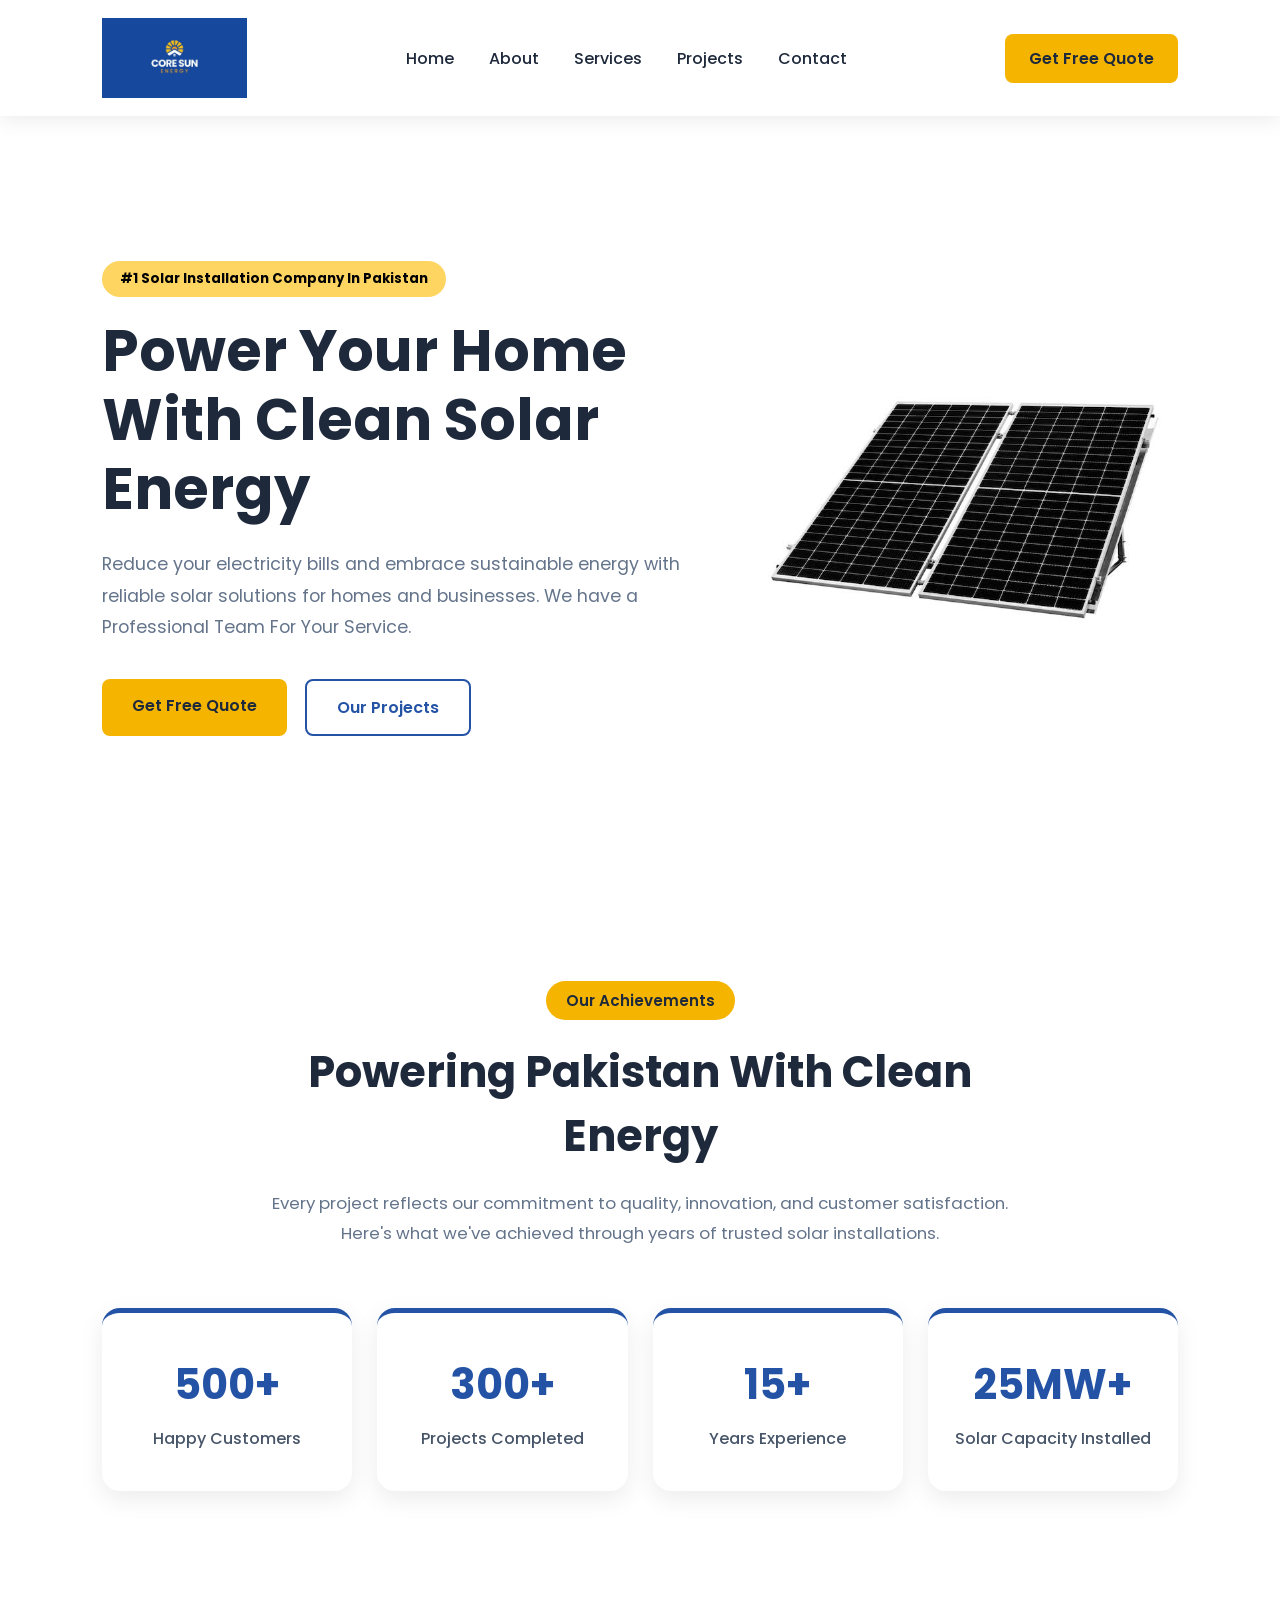
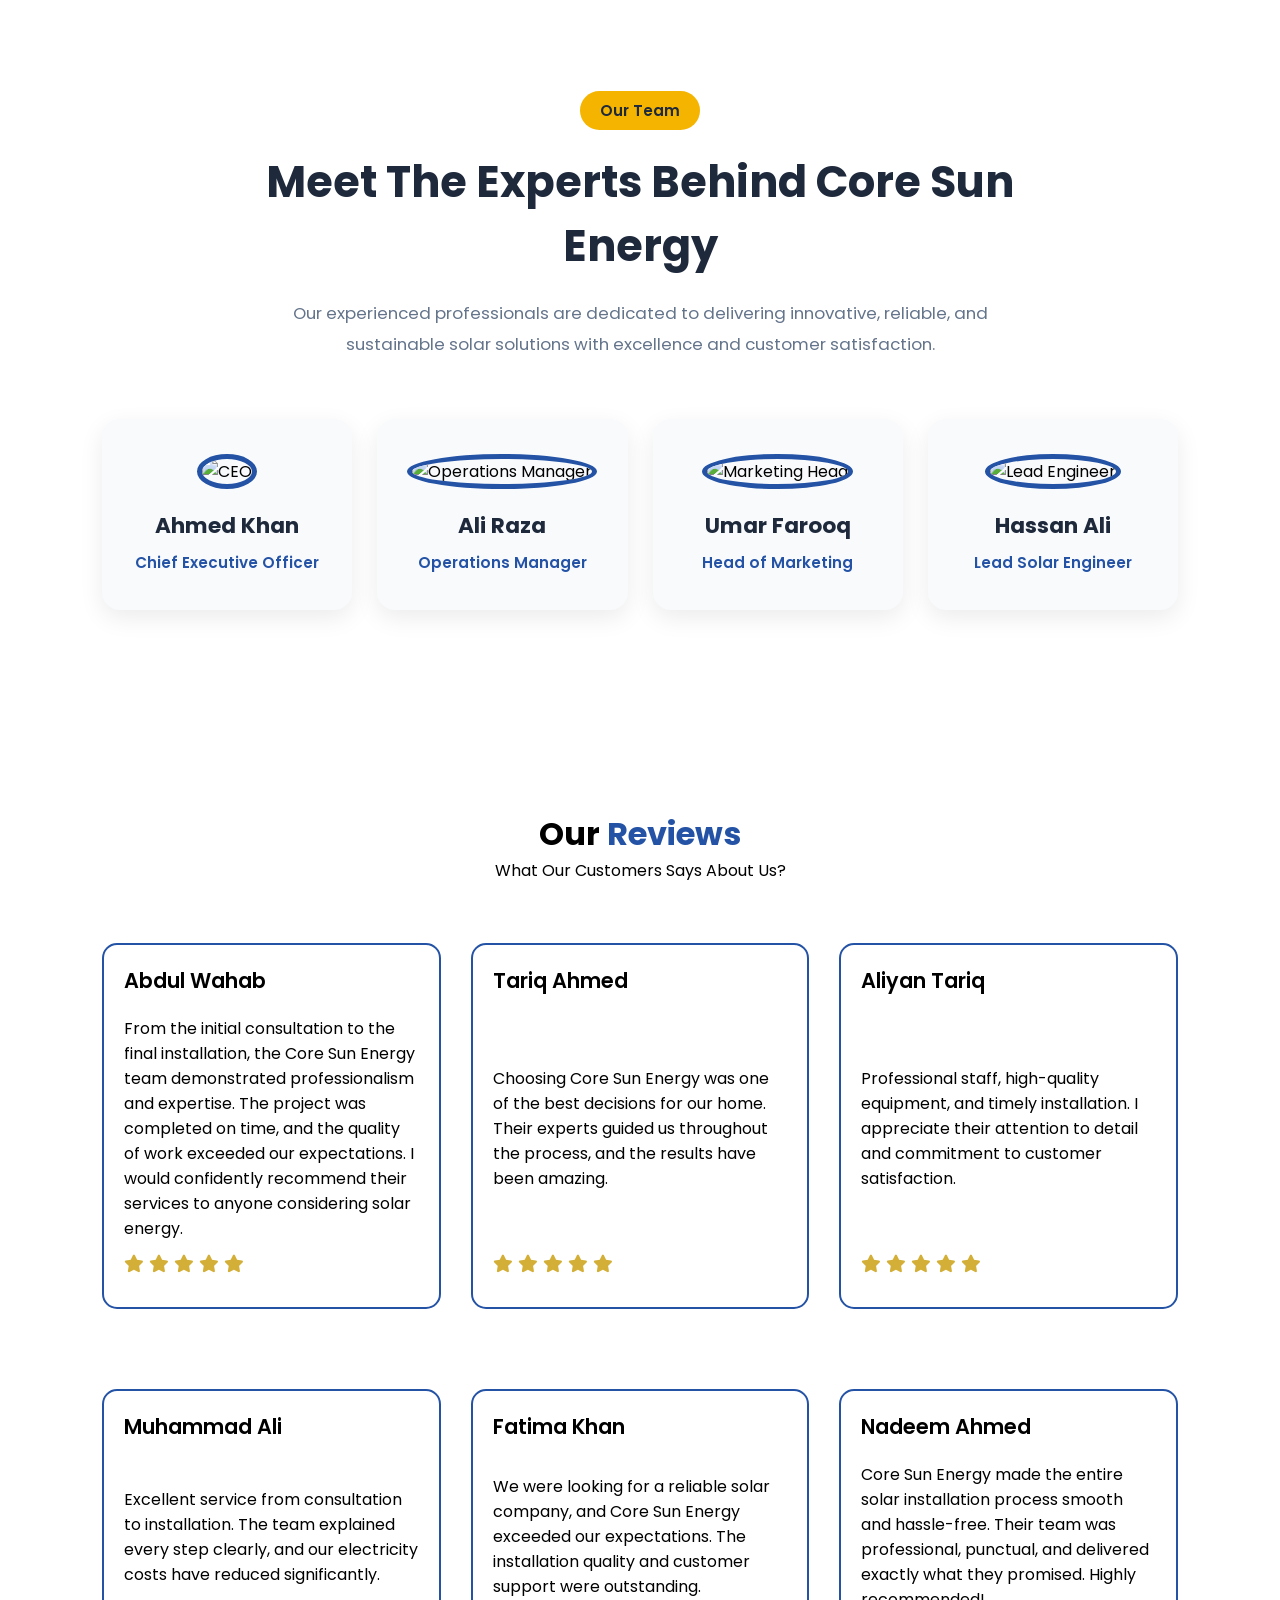
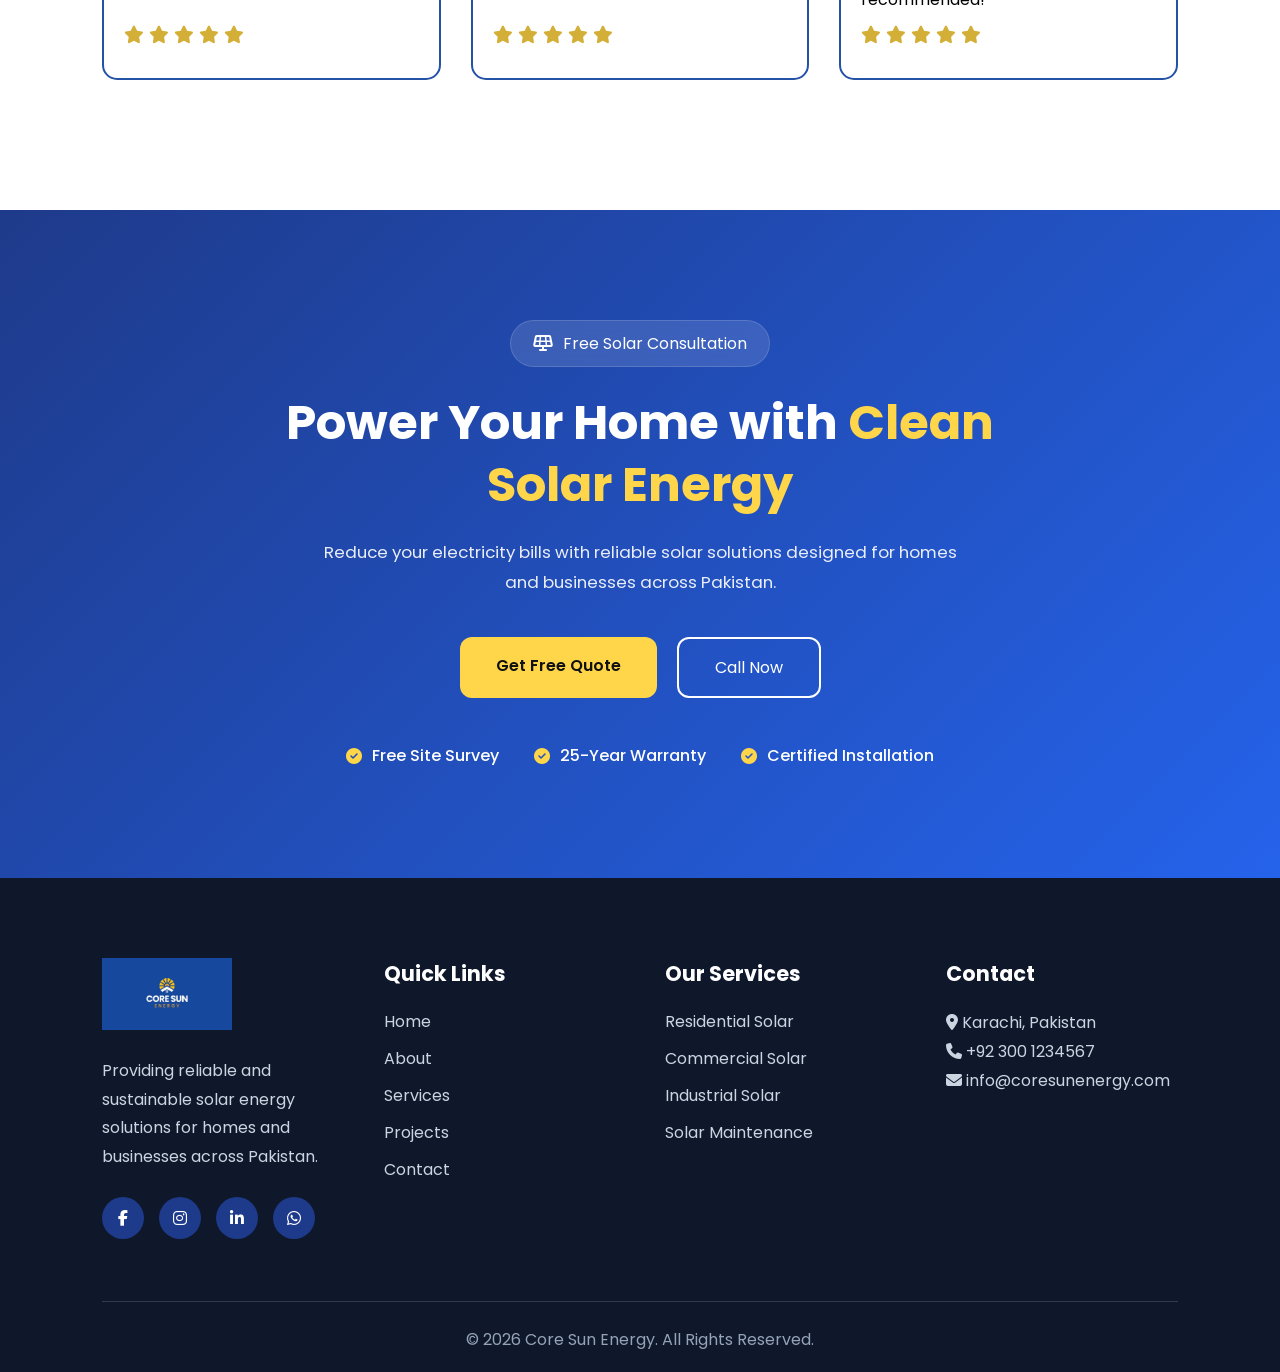
==== index.html @ 5bb4028b "Update index.html" ====
<!DOCTYPE html>
<html lang="en">
<head>
    <meta charset="UTF-8">
    <meta name="viewport" content="width=device-width, initial-scale=1.0">
    <title>Core Sun Energy</title>
    <link rel="stylesheet" href="style.css">
    <link rel="stylesheet" href="resoponsive.css">
    <link rel="stylesheet" href="animation.css">
    <link href="https://fonts.googleapis.com/css2?family=Poppins:ital,wght@0,100;0,200;0,300;0,400;0,500;0,600;0,700;0,800;0,900;1,100;1,200;1,300;1,400;1,500;1,600;1,700;1,800;1,900&display=swap" rel="stylesheet">
    <link rel="stylesheet" href="https://cdnjs.cloudflare.com/ajax/libs/font-awesome/6.7.2/css/all.min.css">

</head>
    

<body>
    
    <header>
    <div class="logo">
        <img src="Images/Logo.jpeg" alt="Core Sun Energy Logo">
    </div>

    <nav>
        <ul>
            <li><a href="https://sarimcode-design.github.io/coresun/">Home</a></li>
            <li><a href="https://sarimcode-design.github.io/coresun/about.html">About</a></li>
            <li><a href="#">Services</a></li>
            <li><a href="#">Projects</a></li>
            <li><a href="#">Contact</a></li>
        </ul>
    </nav>

    <a href="#" class="header-btn">Get Free Quote</a>
</header>
    
<section class="hero">

    <div class="hero-text">
        <h5>#1 Solar Installation Company In Pakistan</h5>

        <h1>
            Power Your <span class="span1">Home</span><br>
            With Clean <span class="span2">Solar</span> Energy
        </h1>

        <p>
            Reduce your electricity bills and embrace sustainable energy
            with reliable solar solutions for homes and businesses. We have a Professional Team For Your Service.
        </p>

        <div class="hero-btn">
            <a href="#" class="primary-btn">Get Free Quote</a>
            <a href="#" class="secondary-btn">Our Projects</a>
        </div>
    </div>

    <div class="hero-img">
        <img src="Images/solar.jfif" alt="Solar House">
    </div>

</section>

<section class="stats">

    <div class="stats-text">
        <h5>Our Achievements</h5>
        <h2>Powering Pakistan With Clean Energy</h2>
        <p>
            Every project reflects our commitment to quality, innovation,
            and customer satisfaction. Here's what we've achieved through
            years of trusted solar installations.
        </p>
    </div>

    <div class="stats-container">

        <div class="stats-card">
            <h3>500+</h3>
            <p>Happy Customers</p>
        </div>

        <div class="stats-card">
            <h3>300+</h3>
            <p>Projects Completed</p>
        </div>

        <div class="stats-card">
            <h3>15+</h3>
            <p>Years Experience</p>
        </div>

        <div class="stats-card">
            <h3>25MW+</h3>
            <p>Solar Capacity Installed</p>
        </div>

    </div>

</section>

<section class="team">

    <div class="team-text">
        <h5>Our Team</h5>
        <h2>Meet The Experts Behind Core Sun Energy</h2>
        <p>
            Our experienced professionals are dedicated to delivering
            innovative, reliable, and sustainable solar solutions with
            excellence and customer satisfaction.
        </p>
    </div>

    <div class="team-container">

        <div class="team-card">
            <img src="images/CEO Coresun.jfif" alt="CEO">
            <h3>Ahmed Khan</h3>
            <span>Chief Executive Officer</span>
        </div>

        <div class="team-card">
            <img src="images/whitebg.png" alt="Operations Manager">
            <h3>Ali Raza</h3>
            <span>Operations Manager</span>
        </div>

        <div class="team-card">
            <img src="images/whitebg.png" alt="Marketing Head">
            <h3>Umar Farooq</h3>
            <span>Head of Marketing</span>
        </div>

        <div class="team-card">
            <img src="images/whitebg.png" alt="Lead Engineer">
            <h3>Hassan Ali</h3>
            <span>Lead Solar Engineer</span>
        </div>

    </div>

</section>

<section class="testimonial">

    <div class="testimonial-text">
        <h2>Our <span>Reviews</span></h2>
        <p>What Our Customers Says About Us?</p>
    </div>

    <div class="testimonial-container">
        
        <div class="testimonial-card">
            <h3>Abdul Wahab</h3>
            <p>From the initial consultation to the final installation, the Core Sun Energy team demonstrated professionalism and expertise. The project was completed on time, and the quality of work exceeded our expectations. I would confidently recommend their services to anyone considering solar energy.</p>
            <div class="stars">
            <i class="fa-solid fa-star"></i>
            <i class="fa-solid fa-star"></i>
            <i class="fa-solid fa-star"></i>
            <i class="fa-solid fa-star"></i>
            <i class="fa-solid fa-star"></i>
            </div>
        </div>

 <div class="testimonial-card">
            <h3>Tariq Ahmed</h3>
            <p>Choosing Core Sun Energy was one of the best decisions for our home. Their experts guided us throughout the process, and the results have been amazing.</p>
            <div class="stars">
            <i class="fa-solid fa-star"></i>
            <i class="fa-solid fa-star"></i>
            <i class="fa-solid fa-star"></i>
            <i class="fa-solid fa-star"></i>
            <i class="fa-solid fa-star"></i>
            </div>
        </div>

         <div class="testimonial-card">
            <h3>Aliyan Tariq</h3>
            <p>Professional staff, high-quality equipment, and timely installation. I appreciate their attention to detail and commitment to customer satisfaction.</p>
            <div class="stars">
            <i class="fa-solid fa-star"></i>
            <i class="fa-solid fa-star"></i>
            <i class="fa-solid fa-star"></i>
            <i class="fa-solid fa-star"></i>
            <i class="fa-solid fa-star"></i>
            </div>
        </div>

         <div class="testimonial-card">
            <h3>Muhammad Ali</h3>
            <p>Excellent service from consultation to installation. The team explained every step clearly, and our electricity costs have reduced significantly.</p>
            <div class="stars">
            <i class="fa-solid fa-star"></i>
            <i class="fa-solid fa-star"></i>
            <i class="fa-solid fa-star"></i>
            <i class="fa-solid fa-star"></i>
            <i class="fa-solid fa-star"></i>
            </div>
        </div>

         <div class="testimonial-card">
            <h3>Fatima Khan</h3>
            <p>We were looking for a reliable solar company, and Core Sun Energy exceeded our expectations. The installation quality and customer support were outstanding.</p>
            <div class="stars">
            <i class="fa-solid fa-star"></i>
            <i class="fa-solid fa-star"></i>
            <i class="fa-solid fa-star"></i>
            <i class="fa-solid fa-star"></i>
            <i class="fa-solid fa-star"></i>
            </div>
        </div>

         <div class="testimonial-card">
            <h3>Nadeem Ahmed</h3>
            <p>Core Sun Energy made the entire solar installation process smooth and hassle-free. Their team was professional, punctual, and delivered exactly what they promised. Highly recommended!</p>
            <div class="stars">
            <i class="fa-solid fa-star"></i>
            <i class="fa-solid fa-star"></i>
            <i class="fa-solid fa-star"></i>
            <i class="fa-solid fa-star"></i>
            <i class="fa-solid fa-star"></i>
            </div>
        </div>
</div>
</section>

<section class="cta">

    <div class="cta-content">

        <span class="cta-badge">
            <i class="fa-solid fa-solar-panel"></i>
            Free Solar Consultation
        </span>

        <h2>
            Power Your Home with
            <span>Clean Solar Energy</span>
        </h2>

        <p>
            Reduce your electricity bills with reliable solar
            solutions designed for homes and businesses
            across Pakistan.
        </p>

        <div class="cta-btns">
            <a href="#" class="btn-primary">Get Free Quote</a>
            <a href="#" class="btn-secondary">Call Now</a>
        </div>

        <div class="cta-features">

            <div>
                <i class="fa-solid fa-circle-check"></i>
                Free Site Survey
            </div>

            <div>
                <i class="fa-solid fa-circle-check"></i>
                25-Year Warranty
            </div>

            <div>
                <i class="fa-solid fa-circle-check"></i>
                Certified Installation
            </div>

        </div>

    </div>

</section>

<footer class="footer">

    <div class="footer-container">

        <div class="footer-box">

            <img src="Images/Logo.jpeg" alt="Core Sun Energy Logo">

            <p>
                Providing reliable and sustainable solar energy
                solutions for homes and businesses across Pakistan.
            </p>

            <div class="socials">
                <a href="#"><i class="fa-brands fa-facebook-f"></i></a>
                <a href="#"><i class="fa-brands fa-instagram"></i></a>
                <a href="#"><i class="fa-brands fa-linkedin-in"></i></a>
                <a href="#"><i class="fa-brands fa-whatsapp"></i></a>
            </div>

        </div>

        <div class="footer-box">

            <h3>Quick Links</h3>

            <a href="#">Home</a>
            <a href="#">About</a>
            <a href="#">Services</a>
            <a href="#">Projects</a>
            <a href="#">Contact</a>

        </div>

        <div class="footer-box">

            <h3>Our Services</h3>

            <a href="#">Residential Solar</a>
            <a href="#">Commercial Solar</a>
            <a href="#">Industrial Solar</a>
            <a href="#">Solar Maintenance</a>

        </div>

        <div class="footer-box">

            <h3>Contact</h3>

            <p><i class="fa-solid fa-location-dot"></i> Karachi, Pakistan</p>

            <p><i class="fa-solid fa-phone"></i> +92 300 1234567</p>

            <p><i class="fa-solid fa-envelope"></i> info@coresunenergy.com</p>

        </div>

    </div>

    <div class="footer-bottom">

        <p>
            © 2026 Core Sun Energy. All Rights Reserved.
        </p>

    </div>

</footer>

</body>
</html>
---- style.css ----
/* Google Font */
@import url('https://fonts.googleapis.com/css2?family=Poppins:wght@300;400;500;600;700&display=swap');

*{
    margin:0;
    padding:0;
    box-sizing:border-box;
    font-family:'Poppins',sans-serif;
}

body{
    background:#FFFFFF;
}

header{
    width:100%;
    display:flex;
    justify-content:space-between;
    align-items:center;
    padding:18px 8%;
    background:#ffffff;
    box-shadow:0 4px 20px rgba(0,0,0,.08);
    position:sticky;
    top:0;
    z-index:1000;
}

.logo img{
    height:80px;
    display:block;
}

nav ul{
    display:flex;
    list-style:none;
    gap:35px;
}

nav ul li a{
    text-decoration:none;
    color:#1E293B;
    font-weight:500;
    position:relative;
    transition:.3s;
}

nav ul li a::after{
    content:"";
    position:absolute;
    left:0;
    bottom:-6px;
    width:0;
    height:3px;
    background:#F4B400;
    transition:.35s;
    border-radius:5px;
}

nav ul li a:hover{
    color:#2453A6;
}

nav ul li a:hover::after{
    width:100%;
}

.header-btn{
    text-decoration:none;
    background:#F4B400;
    color:#1E293B;
    padding:12px 24px;
    border-radius:8px;
    font-weight:600;
    transition:.35s;
}

.header-btn:hover{
    background:#2453A6;
    color:#fff;
    transform:translateY(-3px);
    box-shadow:0 10px 20px rgba(36,83,166,.25);
}

.hero-text h5{
    display:inline-block;
    background:#ffd562;
    color:#000000;
    padding:8px 18px;
    border-radius:50px;
    margin-bottom:20px;
    cursor: pointer;
    transition: 0.3s;
}
.hero-text h5:hover{
    background:#F4B400;
}
.hero{
    display:flex;
    justify-content:space-between;
    align-items:center;
    padding:70px 8%;
    gap:60px;
    min-height:85vh;
}

.hero-text{
    max-width:600px;
    padding:0;
}

.hero-text h1{
    font-size:3.6rem;
    line-height:1.2;
    color:#1E293B;
    margin-bottom:25px;
}

.hero-text p{
    color:#64748B;
    font-size:1.1rem;
    line-height:1.8;
    margin-bottom:35px;
}

.hero-btn{
    display:flex;
    gap:18px;
}

.primary-btn{
    background:#F4B400;
    color:#1E293B;
    text-decoration:none;
    padding:14px 30px;
    border-radius:8px;
    font-weight:600;
    transition:.35s;
}

.primary-btn:hover{
    background:#2453A6;
    color:#fff;
    transform:translateY(-4px);
}

.secondary-btn{
    border:2px solid #2453A6;
    color:#2453A6;
    text-decoration:none;
    padding:14px 30px;
    border-radius:8px;
    font-weight:600;
    transition:.35s;
}

.secondary-btn:hover{
    background:#2453A6;
    color:#fff;
}

.hero-img{
    display:flex;
    justify-content:center;
    align-items:center;
}

.hero-img img{
    width:100%;
    max-width:520px;
    height:auto;
}

.stats{
    padding:100px 8%;
    background:#FFFFFF;
}

.stats-text{
    text-align:center;
    max-width:750px;
    margin:auto;
}

.stats-text h5{
    display:inline-block;
    background:#F4B400;
    color:#1E293B;
    padding:8px 20px;
    border-radius:50px;
    font-size:.95rem;
    margin-bottom:20px;
    font-weight:600;
}

.stats-text h2{
    font-size:2.7rem;
    color:#1E293B;
    margin-bottom:20px;
}

.stats-text p{
    color:#64748B;
    line-height:1.8;
    font-size:1.05rem;
}

.stats-container{
    display:grid;
    grid-template-columns:repeat(4,1fr);
    gap:25px;
    margin-top:60px;
}

.stats-card{
    background:#ffffff;
    padding:40px 25px;
    border-radius:18px;
    text-align:center;
    box-shadow:0 8px 25px rgba(0,0,0,.08);
    transition:.35s;
    border-top:5px solid #2453A6;
}

.stats-card:hover{
    transform:translateY(-10px);
    box-shadow:0 18px 35px rgba(36,83,166,.18);
    
}

.stats-card h3{
    font-size:2.6rem;
    color:#2453A6;
    margin-bottom:10px;
    font-weight:700;
}

.stats-card p{
    color:#475569;
    font-size:1rem;
    font-weight:500;
}
.team{
    padding:100px 8%;
    background:#ffffff;
}

.team-text{
    max-width:750px;
    margin:auto;
    text-align:center;
}

.team-text h5{
    display:inline-block;
    background:#F4B400;
    color:#1E293B;
    padding:8px 20px;
    border-radius:50px;
    font-size:.95rem;
    font-weight:600;
    margin-bottom:20px;
}

.team-text h2{
    font-size:2.7rem;
    color:#1E293B;
    margin-bottom:20px;
}

.team-text p{
    color:#64748B;
    line-height:1.8;
    font-size:1.05rem;
}

.team-container{
    display:grid;
    grid-template-columns:repeat(4,1fr);
    gap:25px;
    margin-top:60px;
}

.team-card{
    background:#F8FAFC;
    padding:35px 25px;
    border-radius:18px;
    text-align:center;
    box-shadow:0 8px 25px rgba(0,0,0,.08);
    transition:.35s;
}

.team-card:hover{
    transform:translateY(-10px);
    box-shadow:0 18px 35px rgba(36,83,166,.15);
}

.team-card img{
    width:120px;
    height:120px;
    object-fit:cover;
    border-radius:50%;
    border:5px solid #2453A6;
    margin-bottom:20px;
    transition:.35s;
}

.team-card:hover img{
    transform:scale(1.05);
}

.team-card h3{
    color:#1E293B;
    font-size:1.35rem;
    margin-bottom:8px;
}

.team-card span{
    color:#2453A6;
    font-weight:600;
    font-size:.95rem;
}
.stats-card,
.team-card{
    min-width: 0;
}
.testimonial{
   padding:100px 8%;
}
.stars{
    color:#D4AF37;
    font-size:1.1rem;
    margin:10px 0;
}
.testimonial-container{
 margin-top:40px;
    padding:0;
    display: grid;
    grid-template-columns: repeat(3,1fr);
    gap: 30px;
}
.testimonial-card{
    margin-top: 20px;
    background: white;
    border-radius: 15px;
    padding: 20px;
    transition: 0.3s;
    margin-bottom: 30px;
    border: 2px solid #2453A6;
    
}
.testimonial-card:hover{

    border-color: #2453A6;
    box-shadow:0 0 25px rgba(20, 36, 255, 0.35);
}
.testimonial-text{
    text-align: center;
}
.testimonial-text{
    text-align: center;
    margin-bottom: 20px;
}
.testimonial-text h2{
    font-size: 2rem;
    font-weight: 700;
}
.testimonial-text span{
    color: #2453A6;
}
.testimonial-card h3{
    font-size: 1.3rem;
    font-weight: 600;
    margin-bottom: 20px;
}
.testimonial-card{
    display:flex;
    flex-direction:column;
    justify-content:space-between;
}
.cta{
    position:relative;
    overflow:hidden;
    padding:110px 8%;
    background:linear-gradient(135deg,#1E3A8A,#2563EB);
    color:#fff;
    text-align:center;
}

.cta-content{
    max-width:800px;
    margin:auto;
    position:relative;
    z-index:2;
}

.cta-badge{
    display:inline-flex;
    align-items:center;
    gap:10px;

    padding:10px 22px;

    background:rgba(255,255,255,.12);

    backdrop-filter:blur(10px);

    border:1px solid rgba(255,255,255,.15);

    border-radius:50px;

    margin-bottom:25px;
}

.cta h2{
    font-size:3rem;
    line-height:1.3;
    margin-bottom:20px;
}

.cta h2 span{
    color:#FFD54A;
}

.cta p{
    font-size:1.05rem;
    opacity:.9;
    line-height:1.8;
    max-width:650px;
    margin:auto auto 40px;
}

.cta-btns{
    display:flex;
    justify-content:center;
    gap:20px;
    flex-wrap:wrap;
}

.btn-primary{
    padding:16px 36px;
    background:#FFD54A;
    color:#111;
    border-radius:12px;
    text-decoration:none;
    font-weight:600;
    transition:.35s;
}

.btn-primary:hover{
    transform:translateY(-5px);
}

.btn-secondary{
    padding:16px 36px;
    border:2px solid #fff;
    color:#fff;
    border-radius:12px;
    text-decoration:none;
    transition:.35s;
}

.btn-secondary:hover{
    background:#fff;
    color:#2563EB;
}

.cta-features{
    display:flex;
    justify-content:center;
    gap:35px;
    flex-wrap:wrap;
    margin-top:45px;
}

.cta-features div{
    display:flex;
    align-items:center;
    gap:10px;
    font-weight:500;
}

.cta-features i{
    color:#FFD54A;
}
.footer{
    background:#0F172A;
    color:#fff;
    padding:80px 8% 20px;
}

.footer-container{
    display:grid;
    grid-template-columns:repeat(auto-fit,minmax(220px,1fr));
    gap:50px;
}

.footer-box img{
    width:130px;
    margin-bottom:20px;
}

.footer-box p{
    color:#CBD5E1;
    line-height:1.8;
}

.footer-box h3{
    margin-bottom:20px;
    font-size:1.3rem;
}

.footer-box a{
    display:block;
    color:#CBD5E1;
    text-decoration:none;
    margin-bottom:12px;
    transition:.3s;
}

.footer-box a:hover{
    color:#FBBF24;
    transform:translateX(6px);
}

.socials{
    display:flex;
    gap:15px;
    margin-top:25px;
}

.socials a{
    width:42px;
    height:42px;
    display:flex;
    justify-content:center;
    align-items:center;
    border-radius:50%;
    background:#1E3A8A;
    color:#fff;
    transition:.3s;
}

.socials a:hover{
    background:#FBBF24;
    color:#111;
    transform:translateY(-5px);
}

.footer-bottom{
    margin-top:50px;
    border-top:1px solid rgba(255,255,255,.15);
    padding-top:25px;
    text-align:center;
    color:#94A3B8;
}
/* About Section */
.about-hero {
    padding: 90px 8%;
    background: #ffffff;
}

.about-container {
    max-width: 1200px;
    margin: 0 auto;
    display: flex;
    align-items: center;
    gap: 70px;
}

.about-img {
    flex: 1;
}

.about-img img {
    width: 100%;
    max-width: 520px;
    display: block;
    border-radius: 18px;
}

.about-text {
    flex: 1;
}

.about-text h5 {
    display: inline-block;
    background: #fff3c4;
    color: #f5a900;
    padding: 8px 16px;
    border-radius: 50px;
    font-size: 14px;
    font-weight: 600;
    margin-bottom: 20px;
}

.about-text h1 {
    color: #172033;
    font-size: 48px;
    line-height: 1.15;
    margin-bottom: 22px;
}

.about-text p {
    color: #6f7785;
    font-size: 16px;
    line-height: 1.8;
    margin-bottom: 30px;
}

.about-btn {
    display: inline-block;
    background: #2456b3;
    color: #ffffff;
    padding: 14px 26px;
    border-radius: 7px;
    text-decoration: none;
    font-weight: 600;
    transition: 0.3s;
}

.about-btn:hover {
    background: #ffb800;
    color: #172033;
}
.our-story {
    padding: 80px 50px;
    background-color: #ffffff;
}
.our-story h2{
 font-size: 2rem;
 font-weight: 700;         
}
.story-text {
    text-align: center;
}

.story-text p {
    max-width: 700px;
    margin: 0 auto;
    font-size: 17px;
    line-height: 1.8;
}
.cards-container {
    max-width: 1000px;
    margin: 40px auto 0;
    display: grid;
    grid-template-columns: repeat(3, 1fr);
    gap: 25px;
}

.card,
.card3 {
    position: relative;
    background: #2456b3;
    color: white;
    padding: 30px 25px;
    border-radius: 8px;
}

.card::after {
    content: "";
    position: absolute;
    top: 50%;
    right: -20px;
    transform: translateY(-50%);

    border-top: 15px solid transparent;
    border-bottom: 15px solid transparent;
    border-left: 15px solid #2456b3;
}

.choose-us-text h2{
    font-size:2.4rem;
    font-weight:700;
    color:#172033;
}

.choose-us-text p{
    font-size:1.2rem;
    font-weight:500;
    color:#6f7785;
}

.choose-us-text span{
    color:#2456B3;
}

.choose-us{
    padding:100px 8%;
    background:#F5F8FF;
}

.choose-text{
    text-align:center;
    max-width:700px;
    margin:auto;
}

.choose-text h3{
    display:inline-block;
    background:#FFF3C4;
    color:#F5A900;
    padding:8px 18px;
    border-radius:50px;
    margin-bottom:20px;
}

.choose-text h2{
    color:#172033;
    font-size:2.6rem;
    margin-bottom:15px;
}

.choose-text p{
    color:#6f7785;
    line-height:1.7;
    margin-bottom:60px;
}

.choose-container{
    display:grid;
    grid-template-columns:repeat(2,1fr);
    gap:30px;
}

.choose-card{
    background:#FFFFFF;
    padding:35px;
    border-radius:18px;
    transition:.35s;
    border:2px solid transparent;
    box-shadow:0 8px 25px rgba(36,86,179,.08);
}

.choose-card:hover{
    transform:translateY(-10px);
    border-color:#2456B3;
    box-shadow:0 15px 35px rgba(36,86,179,.18);
}

.icon{
    width:70px;
    height:70px;
    background:#FFB800;
    border-radius:50%;
    display:flex;
    justify-content:center;
    align-items:center;
    font-size:2rem;
    margin-bottom:20px;
}

.choose-card h3{
    color:#172033;
    margin-bottom:15px;
    font-size:1.4rem;
}

.choose-card p{
    color:#6f7785;
    line-height:1.7;
}
.mission {
    padding: 90px 8%;
    background: #ffffff;
}

.mission-container {
    max-width: 1100px;
    margin: 0 auto;
    display: grid;
    grid-template-columns: repeat(2, 1fr);
    gap: 30px;
}

.mission-card {
    padding: 45px 40px;
    background: #f5f8ff;
    border-radius: 18px;
    border: 2px solid transparent;
    transition: 0.35s ease;
}

.mission-card:hover {
    transform: translateY(-8px);
    border-color: #2456b3;
    box-shadow: 0 15px 35px rgba(36, 86, 179, 0.15);
}

.mission-card .icon {
    width: 65px;
    height: 65px;
    background: #ffb800;
    display: flex;
    align-items: center;
    justify-content: center;
    border-radius: 50%;
    font-size: 1.8rem;
    margin-bottom: 25px;
}

.mission-card h3 {
    color: #172033;
    font-size: 1.7rem;
    margin-bottom: 15px;
}

.mission-card p {
    color: #6f7785;
    font-size: 1rem;
    line-height: 1.8;
}
.mission-text{
    text-align: center;
    margin-bottom: 30px;
}
.mission-text h2{
    font-size: 2rem;
    font-weight: 700;
}
---- resoponsive.css ----
/* Tablet */
@media (max-width:992px){
    .team-container{
        grid-template-columns:repeat(2,1fr);
    }

}

/* Mobile */

@media (max-width:768px){

    /* Header */

    header{
        flex-direction:column;
        gap:20px;
        padding:20px;
        text-align:center;
    }

    .logo img{
        height:70px;
    }

    nav ul{
        flex-wrap:wrap;
        justify-content:center;
        gap:18px;
    }

    .header-btn{
        width:100%;
        max-width:220px;
        text-align:center;
    }

    /* Hero */

    .hero{
        flex-direction:column-reverse;
        text-align:center;
        padding:60px 25px;
        gap:40px;
        min-height:auto;
    }

    .hero-text{
        max-width:100%;
        padding:0;
    }

    .hero-text h1{
        font-size:2.4rem;
    }

    .hero-text p{
        font-size:1rem;
    }

    .hero-btn{
        justify-content:center;
        flex-wrap:wrap;
    }

    .hero-img img{
        max-width:320px;
        width:100%;
    }

    /* Stats */

    .stats{
        padding:70px 25px;
    }

    .stats-text h2{
        font-size:2rem;
    }

    .stats-text p{
        font-size:.95rem;
    }

    .stats-container{
        grid-template-columns:repeat(2,1fr);
        gap:20px;
        margin-top:40px;
    }

    .stats-card{
        padding:30px;
    }

    /* Team */

    .team{
        padding:80px 20px;
    }

    .team-text h2{
        font-size:2rem;
    }

    .team-container{
        grid-template-columns:1fr;
    }

.testimonial{
    padding:70px 25px;
}

.testimonial-text h2{
    font-size:2rem;
}

.testimonial-text p{
    font-size:.95rem;
}

.testimonial-container{
    grid-template-columns:1fr;
    gap:20px;
}

.testimonial-card{
    padding:25px;
    margin:0;
}

.testimonial-card h3{
    font-size:1.2rem;
}

.testimonial-card p{
    font-size:.95rem;
    line-height:1.7;
}

.stars{
    font-size:1rem;
}


.cta{
    padding:80px 20px;
}

.cta h2{
    font-size:2.2rem;
}

.cta-btns{
    flex-direction:column;
    align-items:center;
}

.btn-primary,
.btn-secondary{
    width:220px;
    text-align:center;
}

.cta-features{
    flex-direction:column;
    gap:15px;
}


}

/* =========================
   ABOUT PAGE RESPONSIVE
========================= */

@media (max-width:992px){

    .about-container{
        gap:40px;
    }

    .about-text h1{
        font-size:2.6rem;
    }

    .choose-container{
        gap:20px;
    }
}


@media (max-width:768px){

    /* About Hero */

    .about-hero{
        padding:60px 25px;
    }

    .about-container{
        flex-direction:column;
        text-align:center;
        gap:40px;
    }

    .about-img img{
        max-width:350px;
        margin:auto;
    }

    .about-text h1{
        font-size:2.3rem;
    }

    .about-text p{
        font-size:.95rem;
    }


    /* Our Story */

    .our-story{
        padding:70px 25px;
    }

    .our-story h2{
        font-size:1.8rem;
    }

    .story-text p{
        font-size:.95rem;
    }

    .cards-container{
        grid-template-columns:1fr;
        gap:20px;
    }

    /* Remove arrows on mobile */

    .card::after{
        display:none;
    }


    /* Why Choose Us */

    .choose-us{
        padding:70px 25px;
    }

    .choose-text h2{
        font-size:2rem;
    }

    .choose-text p{
        margin-bottom:40px;
    }

    .choose-container{
        grid-template-columns:1fr;
    }

    .choose-card{
        padding:30px;
    }


    /* Mission & Vision */

    .mission{
        padding:70px 25px;
    }

    .mission-text h2{
        font-size:1.8rem;
    }

    .mission-container{
        grid-template-columns:1fr;
    }

    .mission-card{
        padding:30px;
    }
}
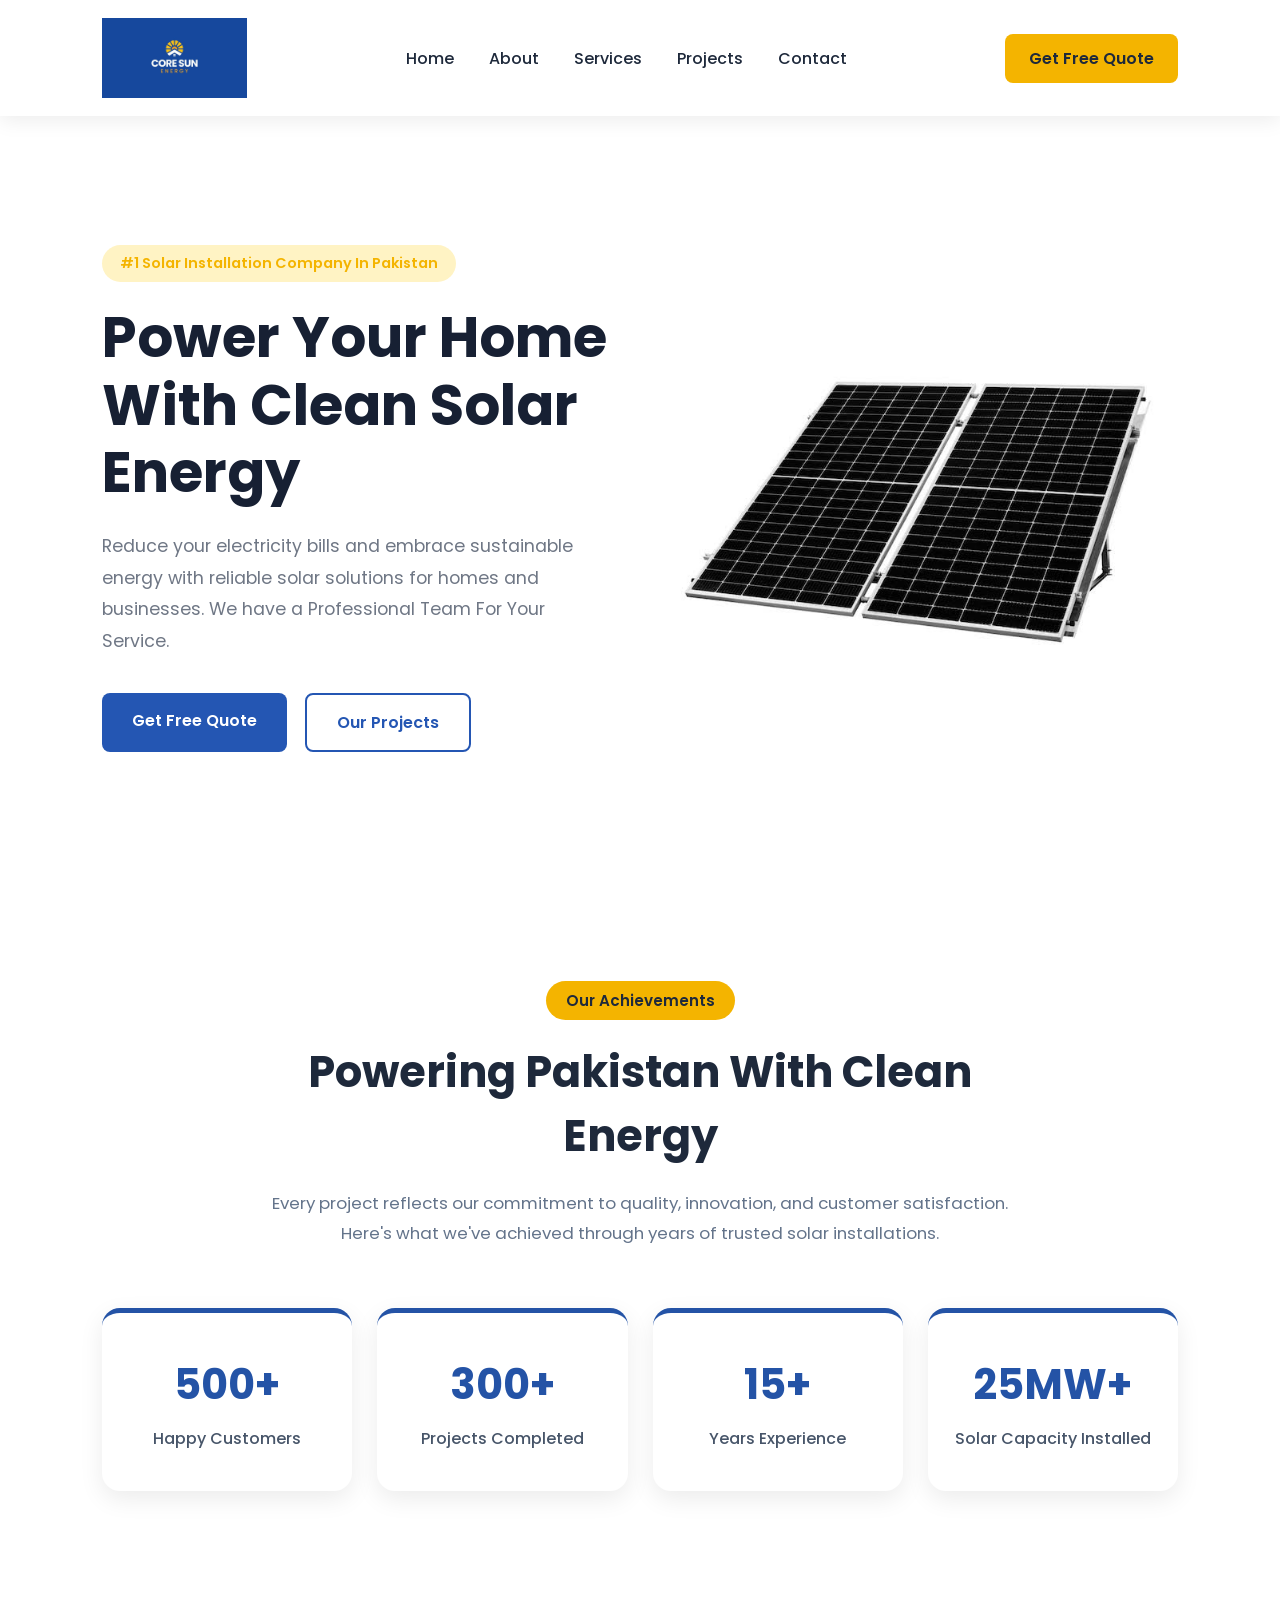
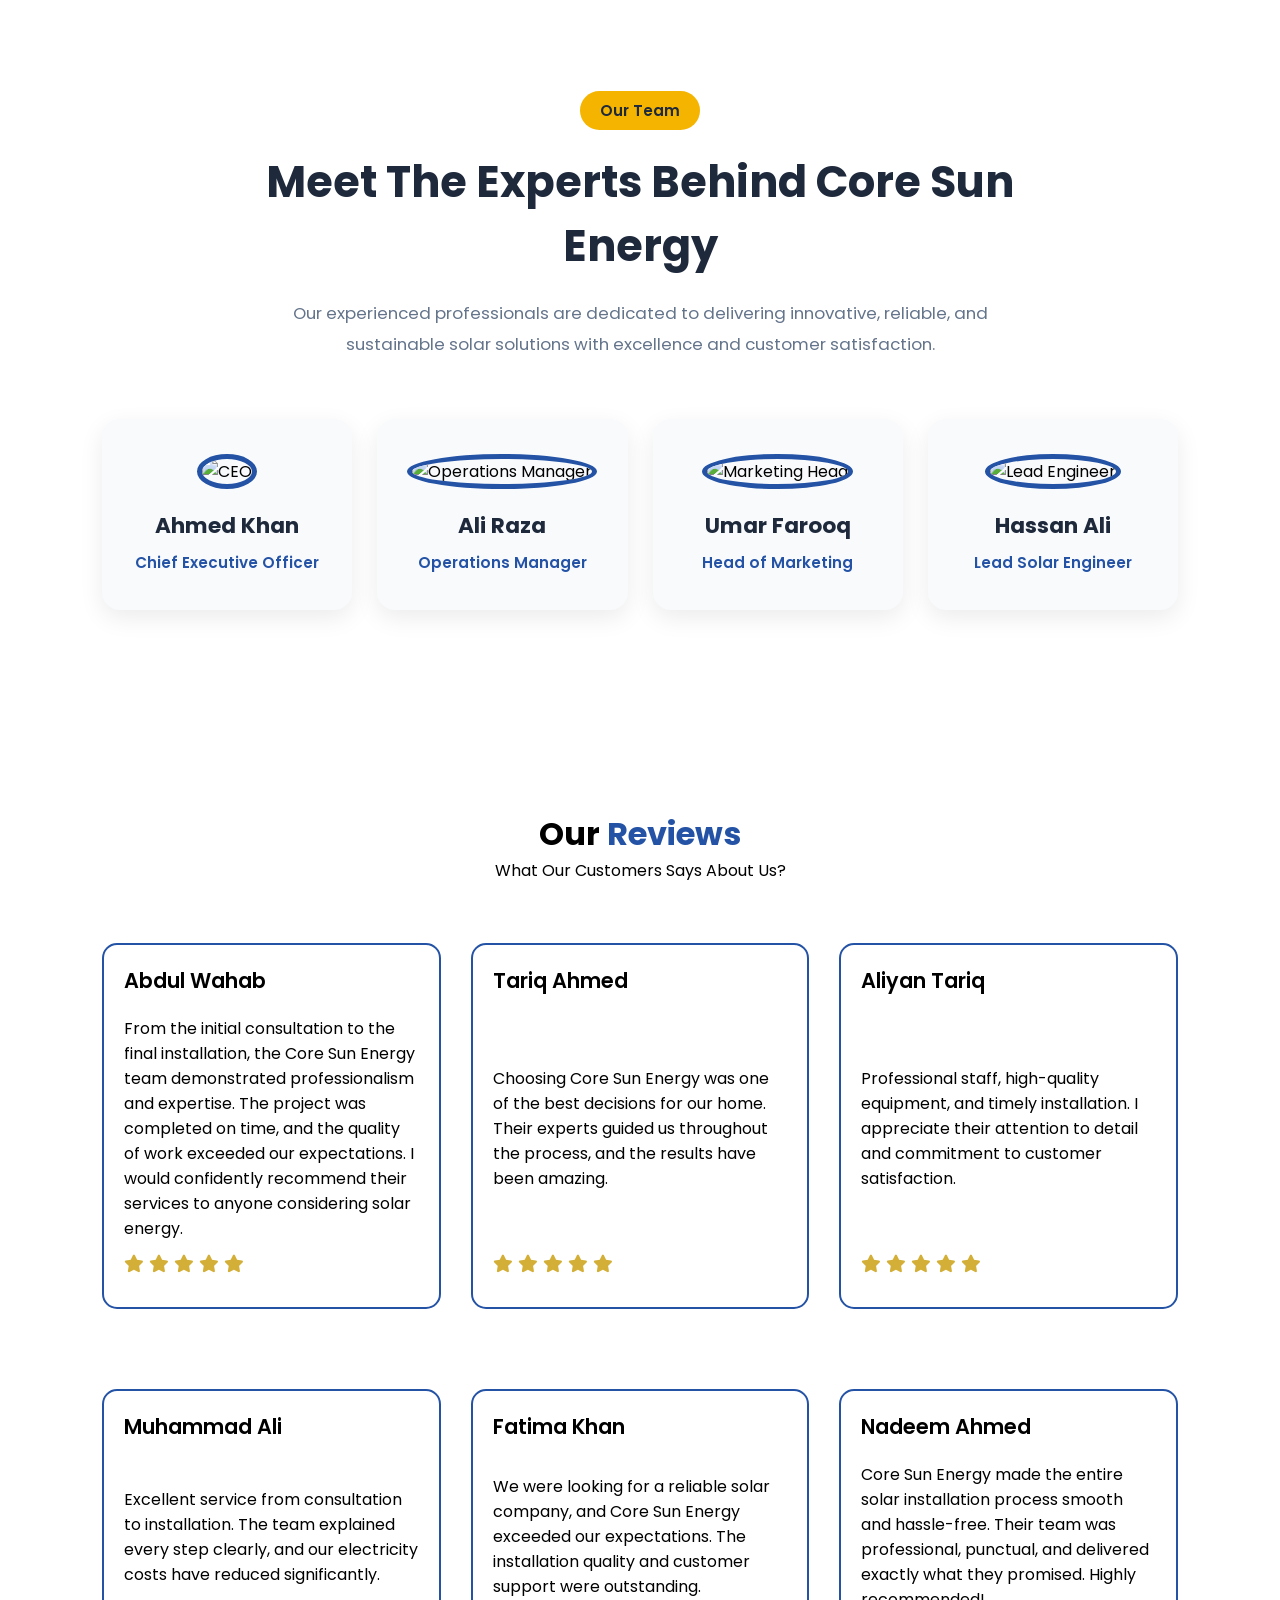
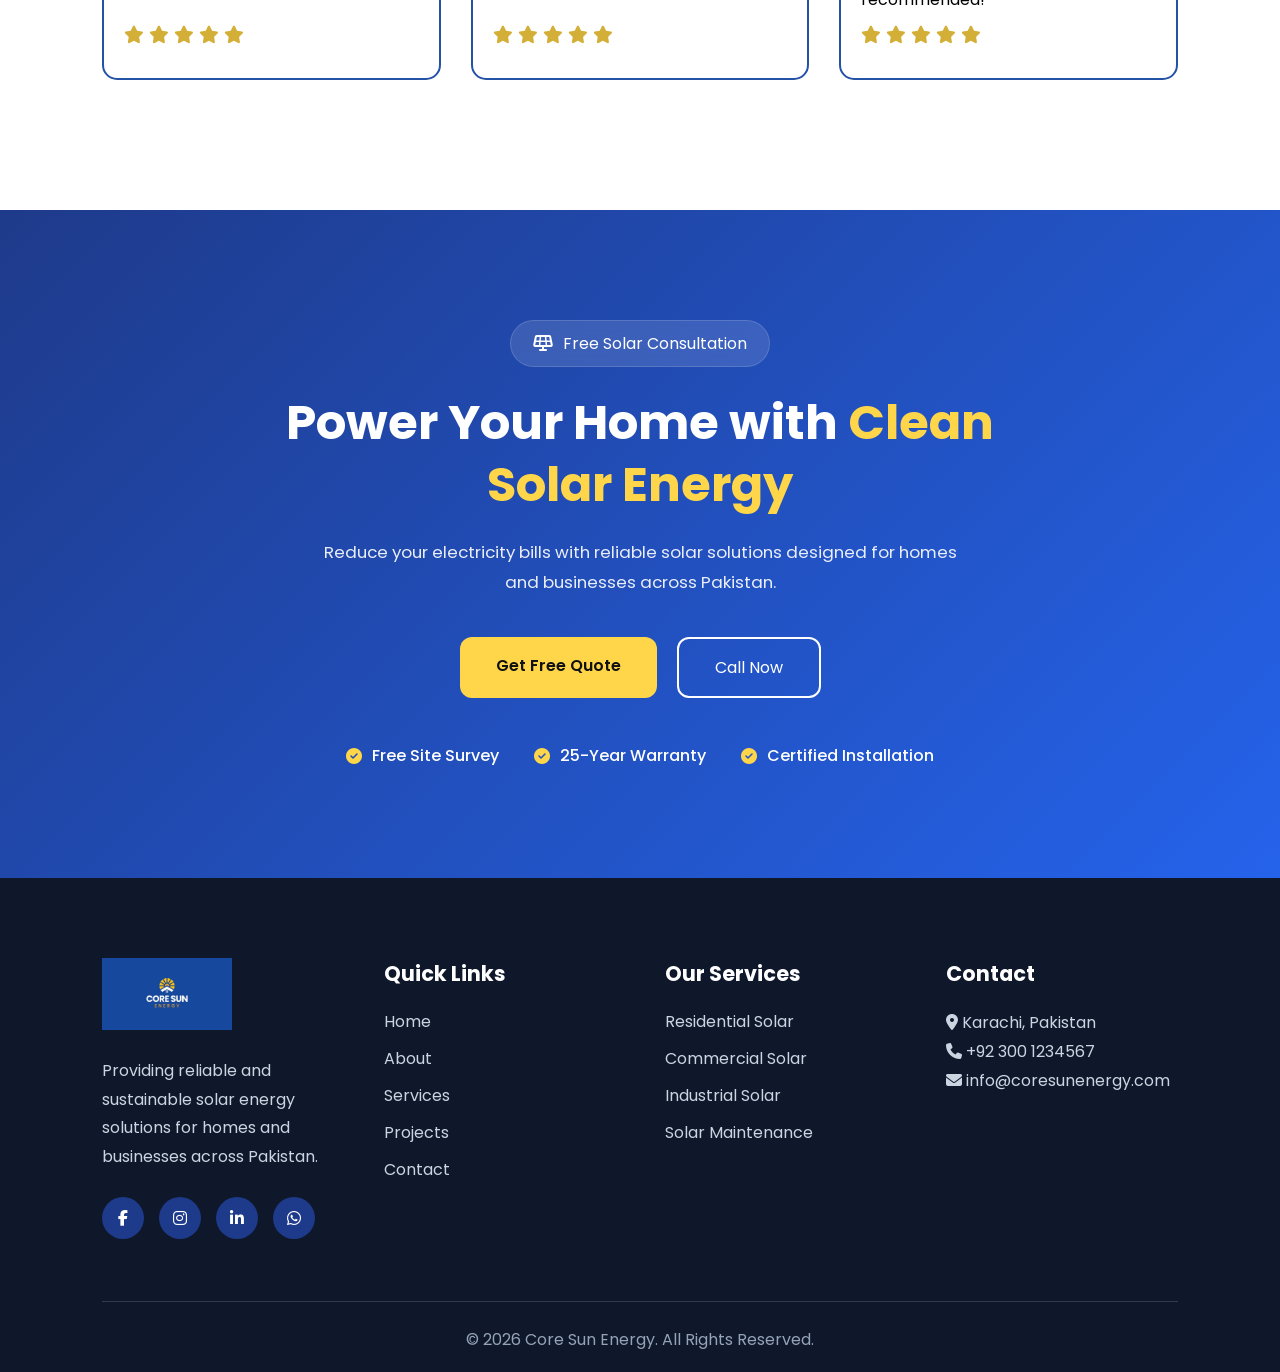
==== commit 81d4a45c: "Update index.html" ====
--- a/index.html
+++ b/index.html
@@ -297,9 +297,9 @@
 
             <h3>Quick Links</h3>
 
-            <a href="#">Home</a>
-            <a href="#">About</a>
-            <a href="#">Services</a>
+            <a href="https://sarimcode-design.github.io/coresun/">Home</a>
+            <a href="https://sarimcode-design.github.io/coresun/about.html">About</a>
+            <a href="https://sarimcode-design.github.io/coresun/services.html">Services</a>
             <a href="#">Projects</a>
             <a href="#">Contact</a>
 
--- a/style.css
+++ b/style.css
@@ -1,6 +1,8 @@
 /* Google Font */
 @import url('https://fonts.googleapis.com/css2?family=Poppins:wght@300;400;500;600;700&display=swap');
-
+html{
+    scroll-behavior: smooth;
+}
 *{
     margin:0;
     padding:0;
@@ -93,6 +95,7 @@
 }
 .hero-text h5:hover{
     background:#F4B400;
+    color: #FFF3C4;;
 }
 .hero{
     display:flex;
@@ -748,6 +751,7 @@
     align-items:center;
     font-size:2rem;
     margin-bottom:20px;
+    transition: 0.4s;
 }
 
 .choose-card h3{
@@ -818,3 +822,345 @@
     font-size: 2rem;
     font-weight: 700;
 }
+/* Services Page */
+.serivce-hero{
+    padding:80px 8%;
+    background:#ffffff;
+}
+
+.service-container{
+    max-width:1200px;
+    margin:auto;
+    display:flex;
+    justify-content:space-between;
+    align-items:center;
+    gap:70px;
+}
+
+.hero-text{
+    flex:1;
+}
+
+.hero-text h5{
+    display:inline-block;
+    background:#FFF3C4;
+    color:#F4B400;
+    padding:8px 18px;
+    border-radius:50px;
+    font-size:.9rem;
+    font-weight:600;
+    margin-bottom:22px;
+}
+
+.hero-text h1{
+    font-size:3.5rem;
+    line-height:1.2;
+    color:#172033;
+    margin-bottom:25px;
+}
+
+.hero-text p{
+    font-size:1.1rem;
+    color:#6f7785;
+    line-height:1.8;
+    max-width:560px;
+    margin-bottom:35px;
+}
+
+.hero-btn{
+    display:flex;
+    gap:18px;
+    flex-wrap:wrap;
+}
+
+.primary-btn{
+    text-decoration:none;
+    background:#2456B3;
+    color:#fff;
+    padding:15px 30px;
+    border-radius:8px;
+    font-weight:600;
+    transition:.3s;
+}
+
+.primary-btn:hover{
+    background:#F4B400;
+    color:#172033;
+    transform:translateY(-4px);
+}
+
+.secondary-btn{
+    text-decoration:none;
+    border:2px solid #2456B3;
+    color:#2456B3;
+    padding:15px 30px;
+    border-radius:8px;
+    font-weight:600;
+    transition:.3s;
+}
+
+.secondary-btn:hover{
+    background:#2456B3;
+    color:#fff;
+}
+
+.hero-img{
+    flex:1;
+    display:flex;
+    justify-content:center;
+}
+
+.hero-img img{
+    width:100%;
+    max-width:500px;
+    height:auto;
+    object-fit:cover;
+    border-radius:22px;
+}
+.services{
+    padding:100px 8%;
+    background:#F8FAFC;
+}
+
+.services-text{
+    text-align:center;
+    max-width:750px;
+    margin:auto;
+}
+
+.services-text h5{
+    display:inline-block;
+    background:#FFF3C4;
+    color:#F4B400;
+    padding:8px 20px;
+    border-radius:50px;
+    margin-bottom:20px;
+    font-weight:600;
+}
+
+.services-text h2{
+    font-size:2.8rem;
+    color:#172033;
+    margin-bottom:18px;
+}
+
+.services-text p{
+    color:#6F7785;
+    line-height:1.8;
+    margin-bottom:60px;
+}
+
+.services-container{
+    display:grid;
+    grid-template-columns:repeat(3,1fr);
+    gap:30px;
+}
+
+.service-card{
+    background:#fff;
+    padding:35px;
+    border-radius:20px;
+    transition:.35s;
+    border:2px solid transparent;
+    box-shadow:0 10px 30px rgba(0,0,0,.06);
+}
+
+.service-card:hover{
+    transform:translateY(-10px);
+    border-color:#2456B3;
+    box-shadow:0 20px 40px rgba(36,86,179,.15);
+}
+
+.service-icon{
+    width:75px;
+    height:75px;
+    border-radius:50%;
+    background:#F4B400;
+    display:flex;
+    justify-content:center;
+    align-items:center;
+    font-size:2rem;
+    margin-bottom:25px;
+    transition:.35s;
+}
+
+.service-card:hover .service-icon{
+    background:#2456B3;
+}
+
+.service-card h3{
+    color:#172033;
+    margin-bottom:15px;
+    font-size:1.5rem;
+}
+
+.service-card p{
+    color:#6F7785;
+    line-height:1.7;
+    margin-bottom:20px;
+}
+
+.service-card ul{
+    list-style:none;
+    margin-bottom:25px;
+}
+
+.service-card ul li{
+    margin:12px 0;
+    color:#172033;
+}
+
+.service-card ul li::before{
+    content:"✓";
+    color:#2456B3;
+    margin-right:10px;
+    font-weight:bold;
+}
+
+.service-card a{
+    text-decoration:none;
+    color:#2456B3;
+    font-weight:600;
+    transition:.3s;
+}
+
+.service-card a:hover{
+    color:#F4B400;
+}
+/* How We Works? */
+/* ===========================
+      HOW WE WORK SECTION
+=========================== */
+
+.how-we-works{
+    padding:100px 8%;
+    background:#fff;
+}
+
+.work-text{
+    text-align:center;
+    max-width:760px;
+    margin:0 auto 70px;
+}
+
+.work-text h5{
+    display:inline-flex;
+    align-items:center;
+    gap:8px;
+    background:#FFF3C4;
+    color:#F5A900;
+    padding:10px 22px;
+    border-radius:50px;
+    font-size:.9rem;
+    font-weight:600;
+    margin-bottom:22px;
+}
+
+.work-text h2{
+    font-size:3rem;
+    color:#172033;
+    line-height:1.2;
+    margin-bottom:20px;
+}
+
+.work-text h2 span{
+    color:#2456B3;
+}
+
+.work-text p{
+    font-size:1.05rem;
+    color:#6F7785;
+    line-height:1.8;
+    max-width:620px;
+    margin:0 auto;
+}
+
+/* ===========================
+        GRID
+=========================== */
+
+.work-container{
+    max-width:1300px;
+    margin:auto;
+    display:grid;
+    grid-template-columns:repeat(4,1fr);
+    gap:30px;
+}
+
+/* ===========================
+        CARD
+=========================== */
+
+.work-card{
+    position:relative;
+    background:#fff;
+    padding:40px 30px;
+    border-radius:22px;
+    border:2px solid transparent;
+    box-shadow:0 10px 35px rgba(0,0,0,.06);
+    transition:.35s ease;
+}
+
+.work-card:hover{
+    transform:translateY(-10px);
+    border-color:#2456B3;
+    box-shadow:0 22px 45px rgba(36,86,179,.15);
+}
+
+/* ===========================
+        ICON
+=========================== */
+
+.icon{
+    width:75px;
+    height:75px;
+    border-radius:50%;
+    background:#F4B400;
+    display:flex;
+    justify-content:center;
+    align-items:center;
+    font-size:2rem;
+    margin-bottom:25px;
+    transition:.35s;
+}
+
+.work-card:hover .icon{
+    background:#2456B3;
+    color:#fff;
+    transform:rotate(10deg) scale(1.05);
+}
+
+/* ===========================
+        TEXT
+=========================== */
+
+.work-card h3{
+    font-size:1.4rem;
+    color:#172033;
+    margin-bottom:15px;
+}
+
+.work-card p{
+    color:#6F7785;
+    line-height:1.8;
+    font-size:.98rem;
+}
+
+/* ===========================
+      CONNECTING ARROWS
+=========================== */
+
+.work-card::after{
+    content:"➜";
+    position:absolute;
+    top:50%;
+    right:-22px;
+    transform:translateY(-50%);
+    font-size:2rem;
+    color:#2456B3;
+    font-weight:bold;
+}
+
+.work-card:last-child::after{
+    display:none;
+}
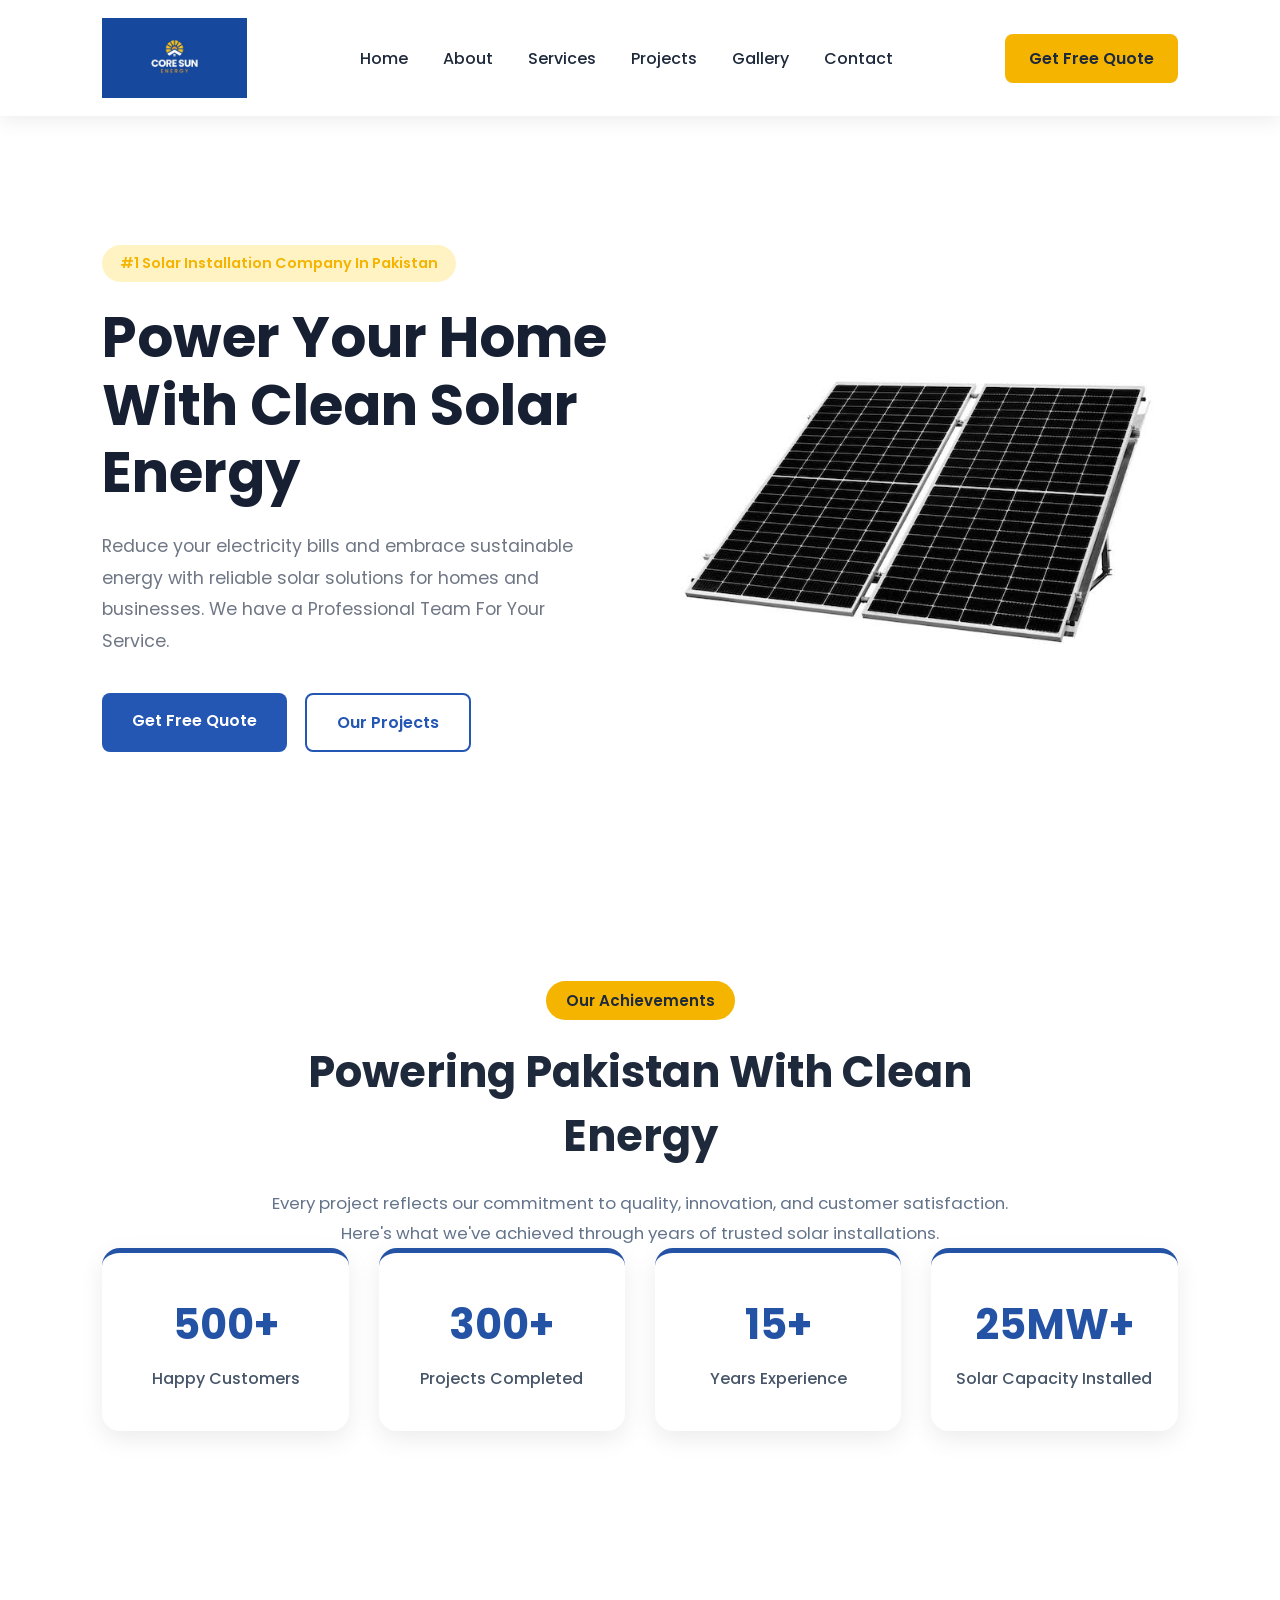
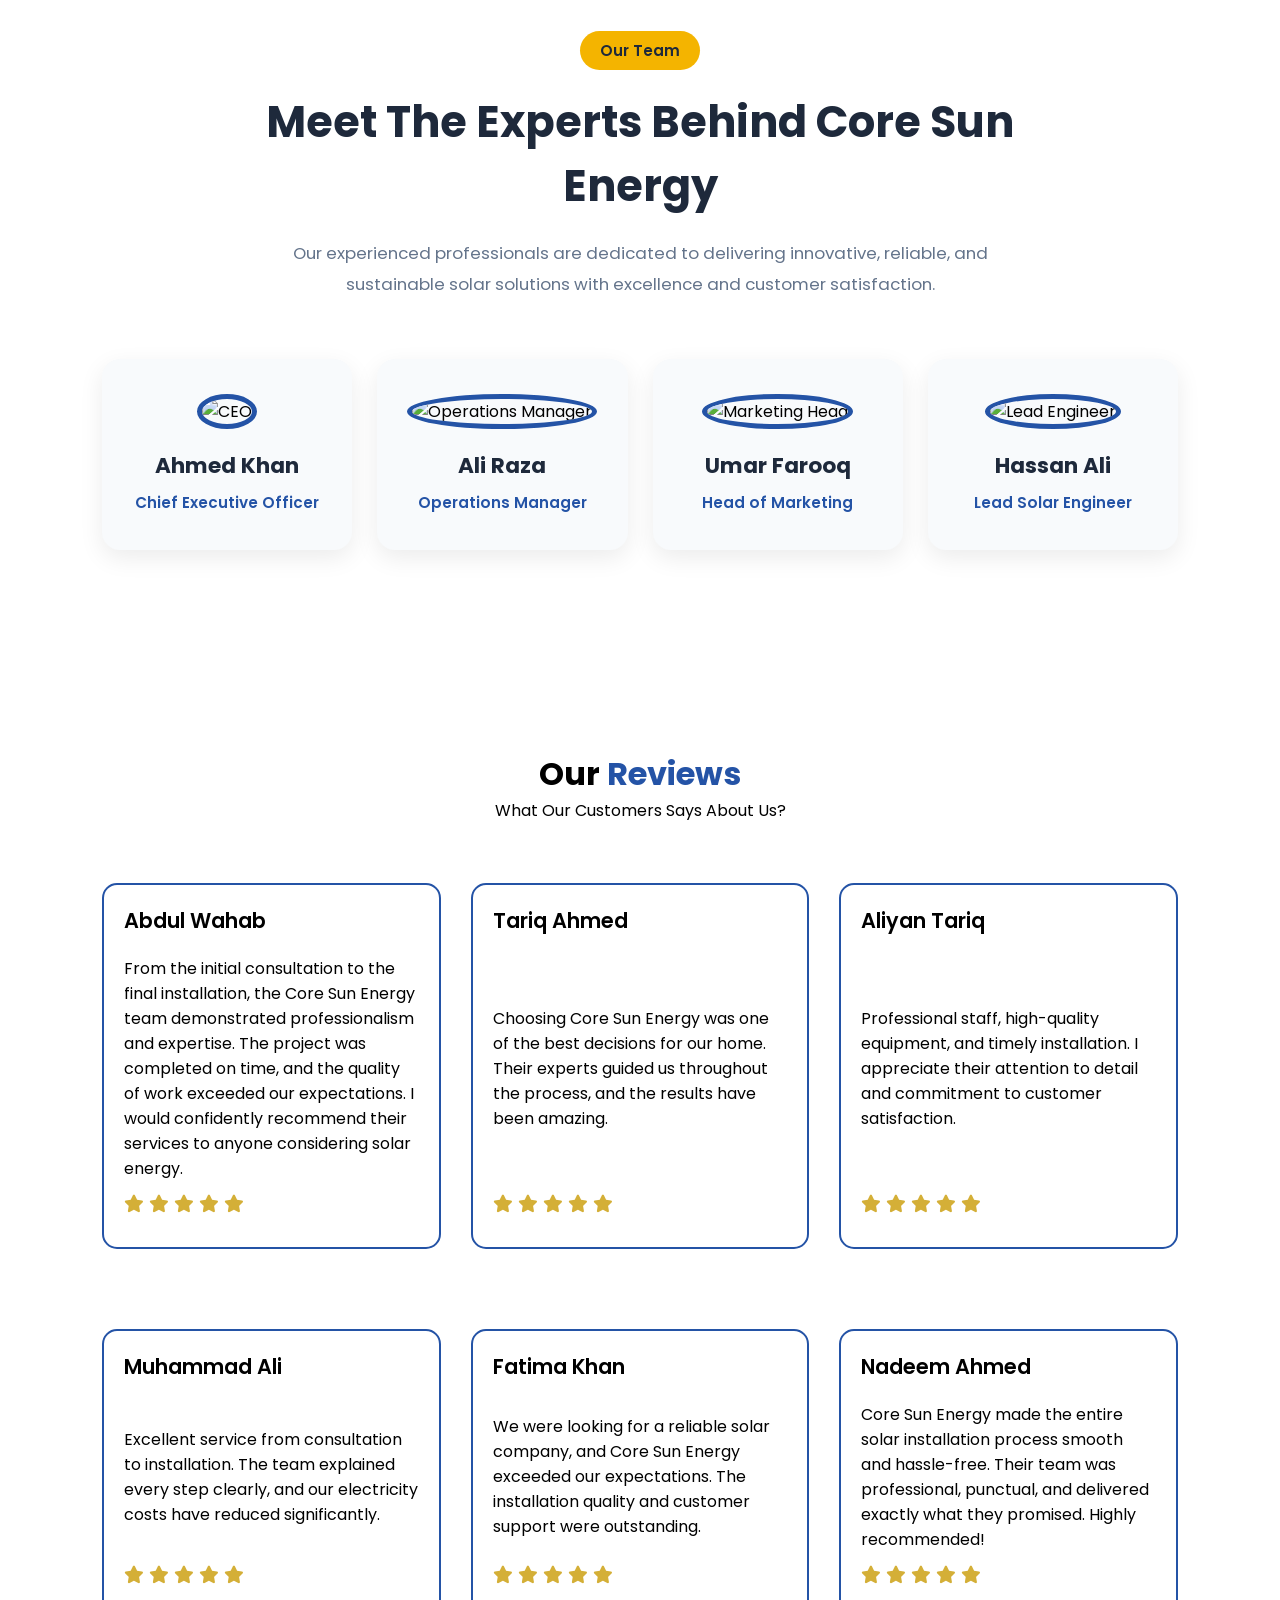
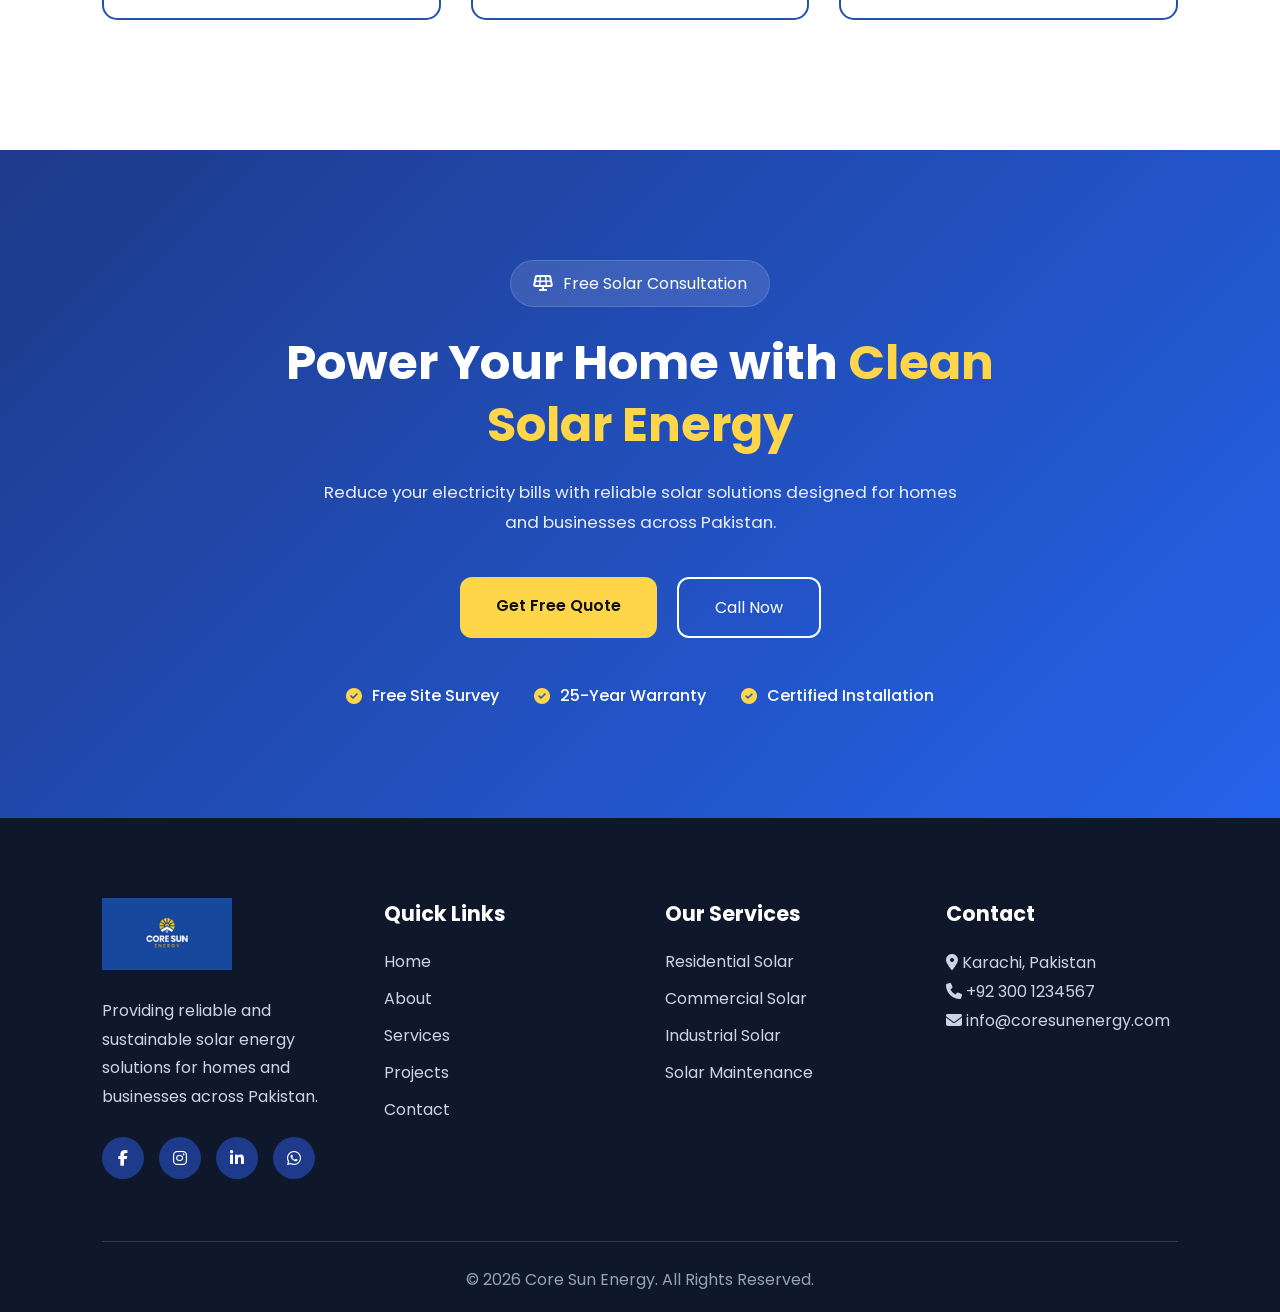
==== commit 73be0eb9: "Update index.html" ====
--- a/index.html
+++ b/index.html
@@ -15,7 +15,7 @@
 
 <body>
     
-    <header>
+       <header>
     <div class="logo">
         <img src="Images/Logo.jpeg" alt="Core Sun Energy Logo">
     </div>
@@ -24,8 +24,9 @@
         <ul>
             <li><a href="https://sarimcode-design.github.io/coresun/">Home</a></li>
             <li><a href="https://sarimcode-design.github.io/coresun/about.html">About</a></li>
-            <li><a href="#">Services</a></li>
-            <li><a href="#">Projects</a></li>
+            <li><a href="https://sarimcode-design.github.io/coresun/services.html">Services</a></li>
+            <li><a href="https://sarimcode-design.github.io/coresun/project.html">Projects</a></li>
+            <li> <a href="https://sarimcode-design.github.io/coresun/project.html">Gallery</a> </li>
             <li><a href="#">Contact</a></li>
         </ul>
     </nav>
--- a/style.css
+++ b/style.css
@@ -722,7 +722,7 @@
 
 .choose-container{
     display:grid;
-    grid-template-columns:repeat(2,1fr);
+    grid-template-columns:repeat(3,1fr);
     gap:30px;
 }
 
@@ -1164,3 +1164,220 @@
 .work-card:last-child::after{
     display:none;
 }
+/* Project Page */
+/* Projects Hero */
+.projects-hero{
+    background:linear-gradient(135deg,#FFB800,#1E4DB7);
+    padding:120px 20px;
+    text-align:center;
+    color:white;
+}
+
+.projects-hero h1{
+    font-size: 3rem;
+    margin-bottom: 20px;
+}
+
+.projects-hero p{
+    max-width: 700px;
+    margin: auto;
+    font-size: 1.1rem;
+    line-height: 1.6;
+}
+
+/* Projects Section */
+.projects-section{
+    padding: 80px 20px;
+    background: #f9f9f9;
+}
+
+.section-title{
+    text-align: center;
+    margin-bottom: 50px;
+}
+
+.section-title h2{
+    font-size: 2.5rem;
+    margin-bottom: 10px;
+}
+
+.projects-grid{
+    display: grid;
+    grid-template-columns: repeat(2,1fr);
+    gap: 30px;
+    max-width: 1200px;
+    margin: auto;
+}
+
+.project-card{
+    background: white;
+    border-radius: 15px;
+    overflow: hidden;
+    box-shadow: 0 5px 20px rgba(0,0,0,0.1);
+    transition: transform 0.3s ease;
+}
+
+.project-card:hover{
+    transform: translateY(-10px);
+}
+
+.project-card img{
+    width: 100%;
+    height: 220px;
+    object-fit: cover;
+}
+
+.project-info{
+    padding: 25px;
+}
+
+.project-info h3{
+    margin-bottom: 10px;
+    font-size: 1.4rem;
+}
+
+.project-location{
+    color: #FFB800;
+    font-weight: 600;
+    margin-bottom: 15px;
+}
+
+.project-capacity{
+    display: inline-block;
+    margin-top: 15px;
+    background: #FFB800;
+    color: black;
+    padding: 8px 15px;
+    border-radius: 30px;
+    font-weight: bold;
+}
+
+/* Stats Section */
+.projects-stats{
+    background: #0d1b2a;
+    color: white;
+    padding: 70px 20px;
+}
+
+.stats-container{
+    max-width: 1200px;
+    margin: auto;
+    display: grid;
+    grid-template-columns: repeat(auto-fit, minmax(200px, 1fr));
+    gap: 30px;
+    text-align: center;
+}
+
+.stat-item h3{
+    font-size: 3rem;
+    color: #FFB800;
+    margin-bottom: 10px;
+}
+
+/* Why Choose Us Section */
+.choose-text h5{
+    text-align: center;
+    padding: 8px;
+    width: 150px;
+    background: #ffb800;
+    margin: 0 auto;
+    border-radius: 50px;
+}
+.choose-text h2 span{
+    color: #FFB800;
+}
+/* CTA Section */
+.projects-cta{
+    background: #FFB800;
+    text-align: center;
+    padding: 80px 20px;
+}
+
+.projects-cta h2{
+    font-size: 2.5rem;
+    margin-bottom: 20px;
+}
+
+.projects-cta p{
+    font-size: 1.1rem;
+    margin-bottom: 30px;
+}
+
+.projects-cta .btn{
+    background: black;
+    color: white;
+    padding: 14px 30px;
+    border-radius: 30px;
+    text-decoration: none;
+    font-weight: bold;
+}
+.icon1{
+    width:70px;
+    height:70px;
+    background:#FFB800;
+    border-radius:50%;
+    display:flex;
+    justify-content:center;
+    align-items:center;
+    font-size:2rem;
+    margin-bottom:20px;
+    transition: 0.4s;
+}
+/* Gallery Page */
+.gallery-section{
+    padding:100px 8%;
+}
+
+.section-heading{
+    text-align:center;
+    margin-bottom:60px;
+}
+
+.section-heading h2{
+    font-size:2.8rem;
+    color:#0A1F44;
+    margin-bottom:15px;
+}
+
+.section-heading p{
+    max-width:700px;
+    margin:auto;
+    color:#666;
+    line-height:1.8;
+}
+
+.gallery-grid{
+    display:grid;
+    grid-template-columns:repeat(3,1fr);
+    gap:25px;
+}
+
+.gallery-card{
+    overflow:hidden;
+    border-radius:15px;
+    box-shadow:0 8px 25px rgba(0,0,0,.12);
+    cursor:pointer;
+        border: 2px solid #2453A6;
+        transition: 0.3s;
+}
+.gallery-card:hover{
+    border: 2px solid #ffb800;
+}
+.gallery-card img{
+    width:100%;
+    height:280px;
+    object-fit:cover;
+    display:block;
+    transition:.4s;
+
+}
+
+.gallery-card:hover img{
+    transform:scale(1.08);
+    
+}
+
+.gallery-card:hover{
+    box-shadow:0 15px 35px rgba(0,0,0,.2);
+}
+
--- a/resoponsive.css
+++ b/resoponsive.css
@@ -285,6 +285,190 @@
     }
 }
 
-
-
-
+/* ===========================
+        TABLET
+=========================== */
+
+@media (max-width:992px){
+
+    /* Hero */
+
+    .service-container{
+        flex-direction:column;
+        text-align:center;
+        gap:50px;
+    }
+
+    .hero-text p{
+        max-width:100%;
+        margin:0 auto 30px;
+    }
+
+    .hero-btn{
+        justify-content:center;
+    }
+
+    .hero-text h1{
+        font-size:2.8rem;
+    }
+
+    .hero-img img{
+        max-width:420px;
+    }
+
+    /* Services */
+
+    .services-container{
+        grid-template-columns:repeat(2,1fr);
+    }
+
+    .services-text h2{
+        font-size:2.4rem;
+    }
+
+    /* Work */
+
+    .work-container{
+        grid-template-columns:repeat(2,1fr);
+    }
+
+    .work-card::after{
+        display:none;
+    }
+
+    .work-text h2{
+        font-size:2.5rem;
+    }
+
+}
+
+
+/* ===========================
+        MOBILE
+=========================== */
+
+@media (max-width:768px){
+
+    /* Hero */
+
+    .serivce-hero{
+        padding:70px 6%;
+    }
+
+    .hero-text h5{
+        font-size:.8rem;
+    }
+
+    .hero-text h1{
+        font-size:2.2rem;
+    }
+
+    .hero-text p{
+        font-size:1rem;
+    }
+
+    .hero-btn{
+        flex-direction:column;
+        align-items:center;
+    }
+
+    .primary-btn,
+    .secondary-btn{
+        width:100%;
+        max-width:280px;
+        text-align:center;
+    }
+
+    .hero-img img{
+        max-width:320px;
+    }
+
+    /* Services */
+
+    .services{
+        padding:80px 6%;
+    }
+
+    .services-container{
+        grid-template-columns:1fr;
+    }
+
+    .services-text h2{
+        font-size:2rem;
+    }
+
+    .service-card{
+        padding:30px;
+    }
+
+    .service-icon{
+        width:65px;
+        height:65px;
+        font-size:1.7rem;
+    }
+
+    /* Work */
+
+    .how-we-works{
+        padding:80px 6%;
+    }
+
+    .work-container{
+        grid-template-columns:1fr;
+        gap:25px;
+    }
+
+    .work-text{
+        margin-bottom:50px;
+    }
+
+    .work-text h2{
+        font-size:2rem;
+    }
+
+    .work-text p{
+        font-size:1rem;
+    }
+
+    .work-card{
+        padding:30px;
+    }
+
+    .icon{
+        width:65px;
+        height:65px;
+        font-size:1.7rem;
+    }
+
+}
+
+
+/* ===========================
+      SMALL MOBILE
+=========================== */
+
+@media (max-width:480px){
+
+    .hero-text h1{
+        font-size:1.8rem;
+    }
+
+    .services-text h2,
+    .work-text h2{
+        font-size:1.7rem;
+    }
+
+    .primary-btn,
+    .secondary-btn{
+        padding:14px 22px;
+        font-size:.95rem;
+    }
+
+    .service-card,
+    .work-card{
+        padding:25px;
+    }
+
+}
+
+
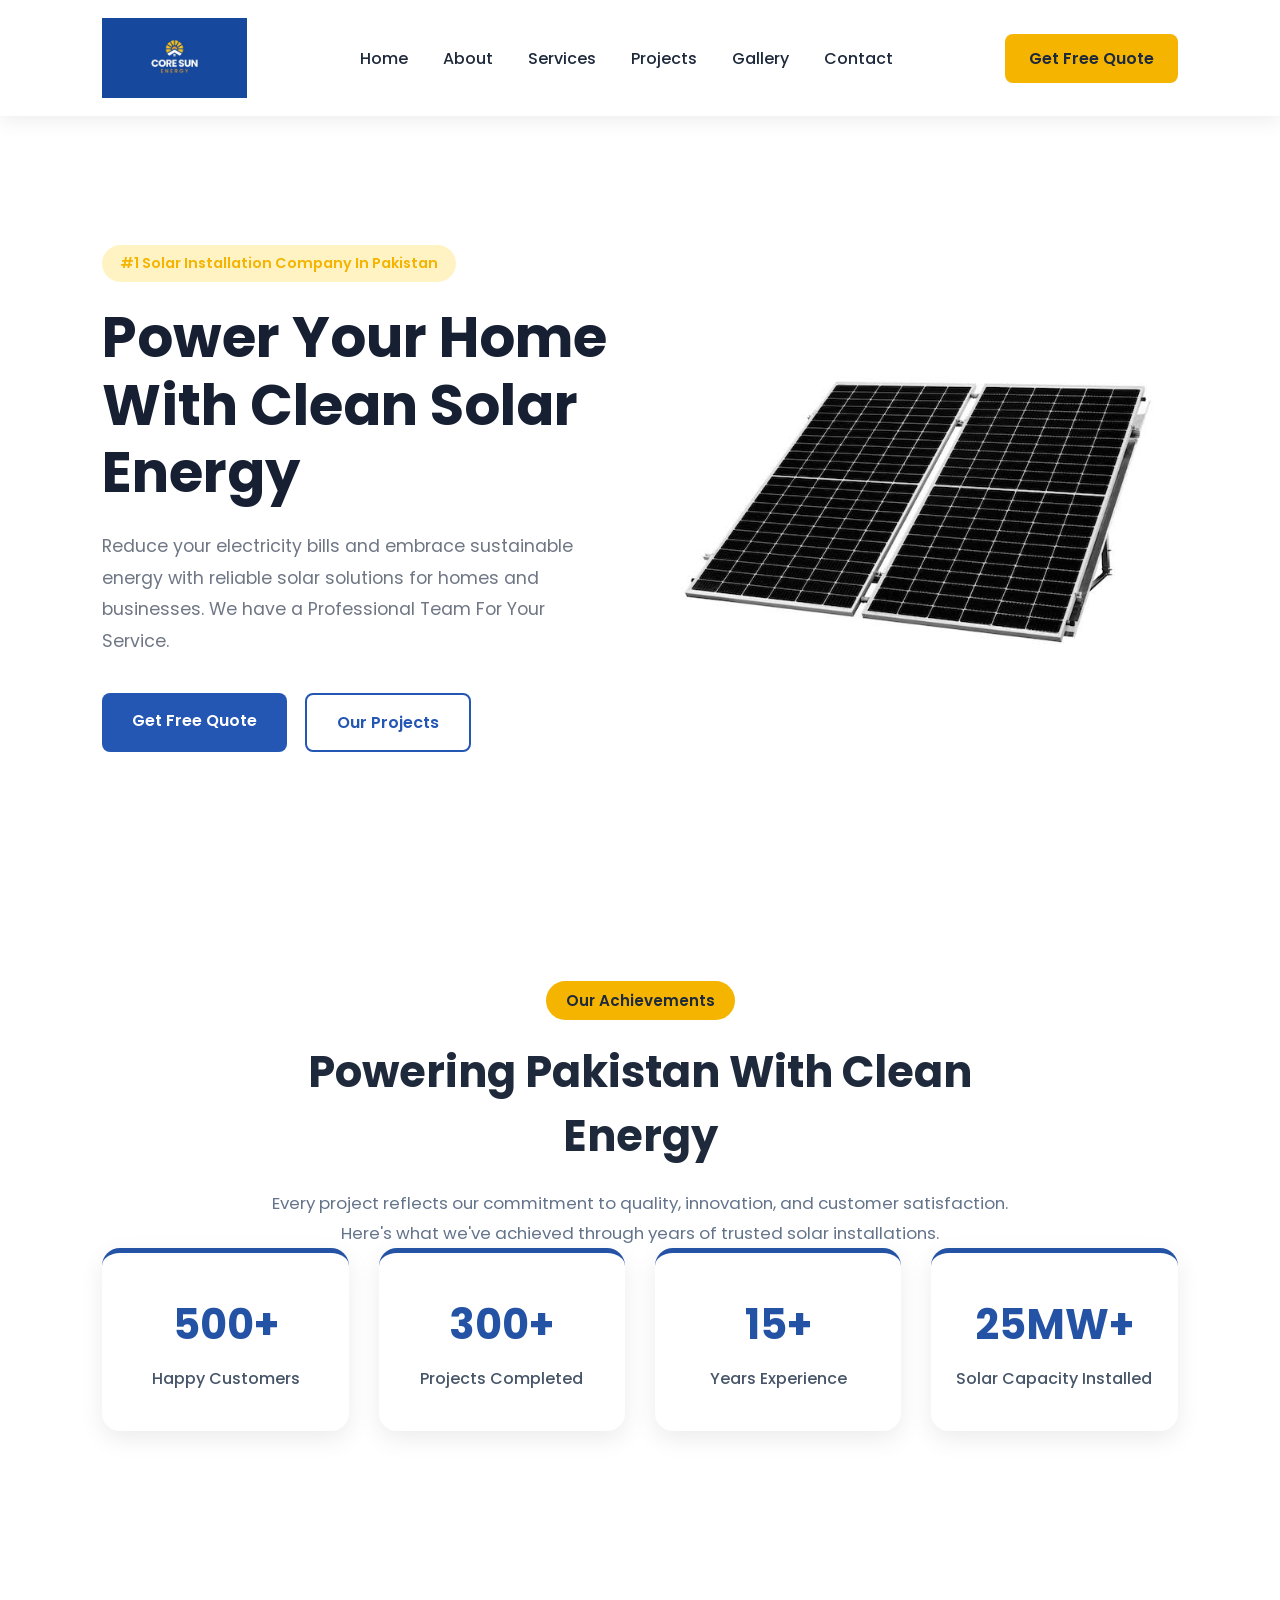
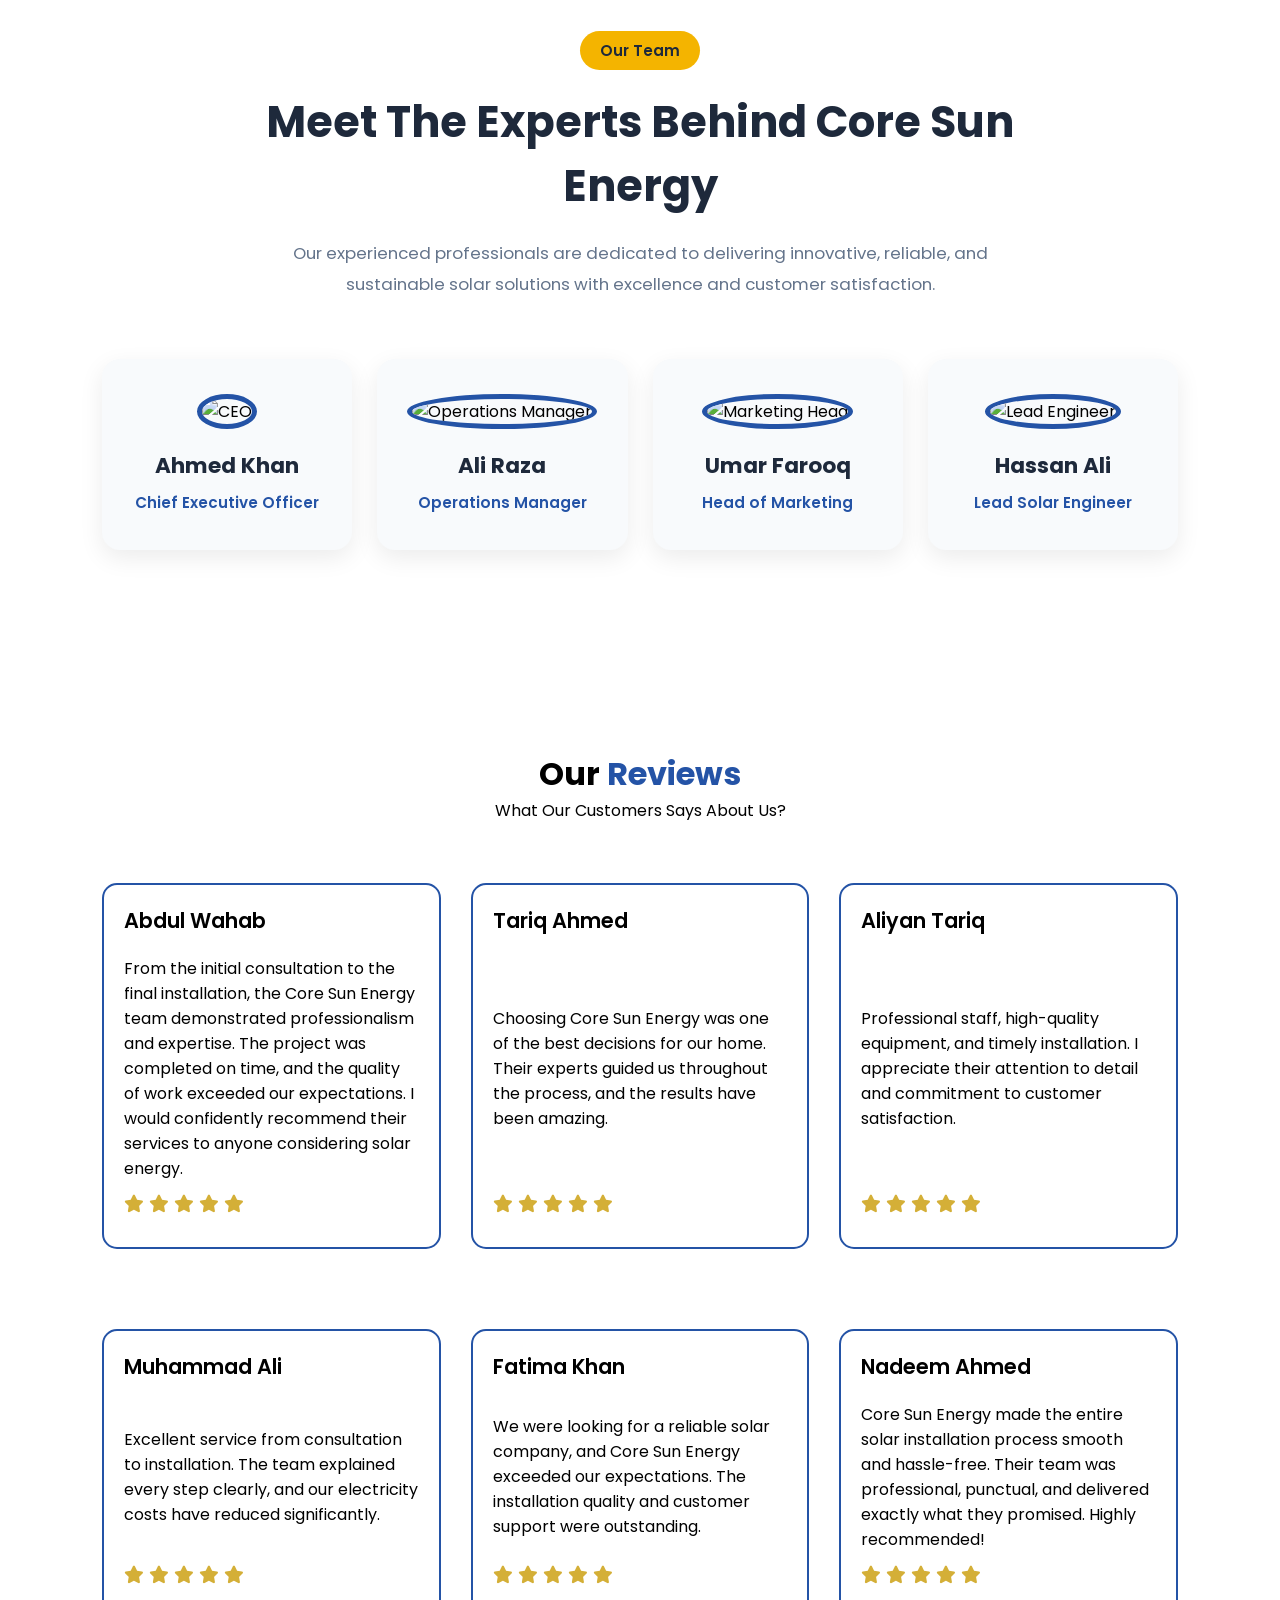
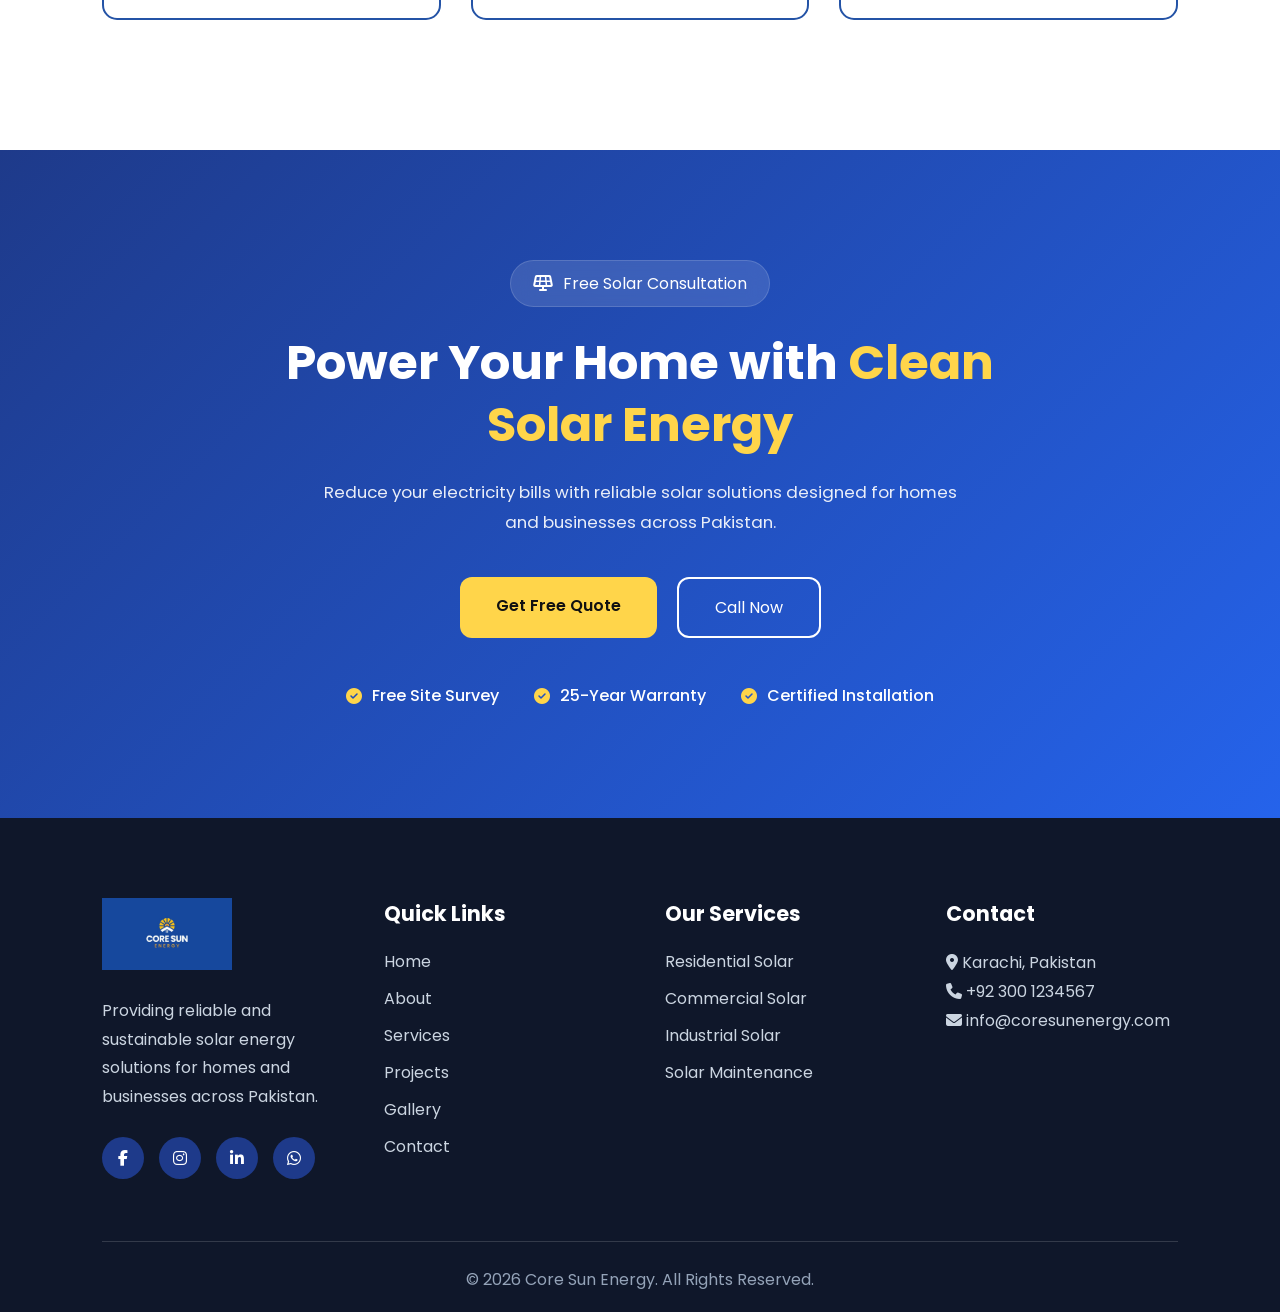
==== commit 2eba7939: "Update index.html" ====
--- a/index.html
+++ b/index.html
@@ -294,14 +294,15 @@
 
         </div>
 
-        <div class="footer-box">
+ <div class="footer-box">
 
             <h3>Quick Links</h3>
 
             <a href="https://sarimcode-design.github.io/coresun/">Home</a>
             <a href="https://sarimcode-design.github.io/coresun/about.html">About</a>
             <a href="https://sarimcode-design.github.io/coresun/services.html">Services</a>
-            <a href="#">Projects</a>
+            <a href="https://sarimcode-design.github.io/coresun/project.html">Projects</a>
+            <a href="https://sarimcode-design.github.io/coresun/project.html">Gallery</a>
             <a href="#">Contact</a>
 
         </div>
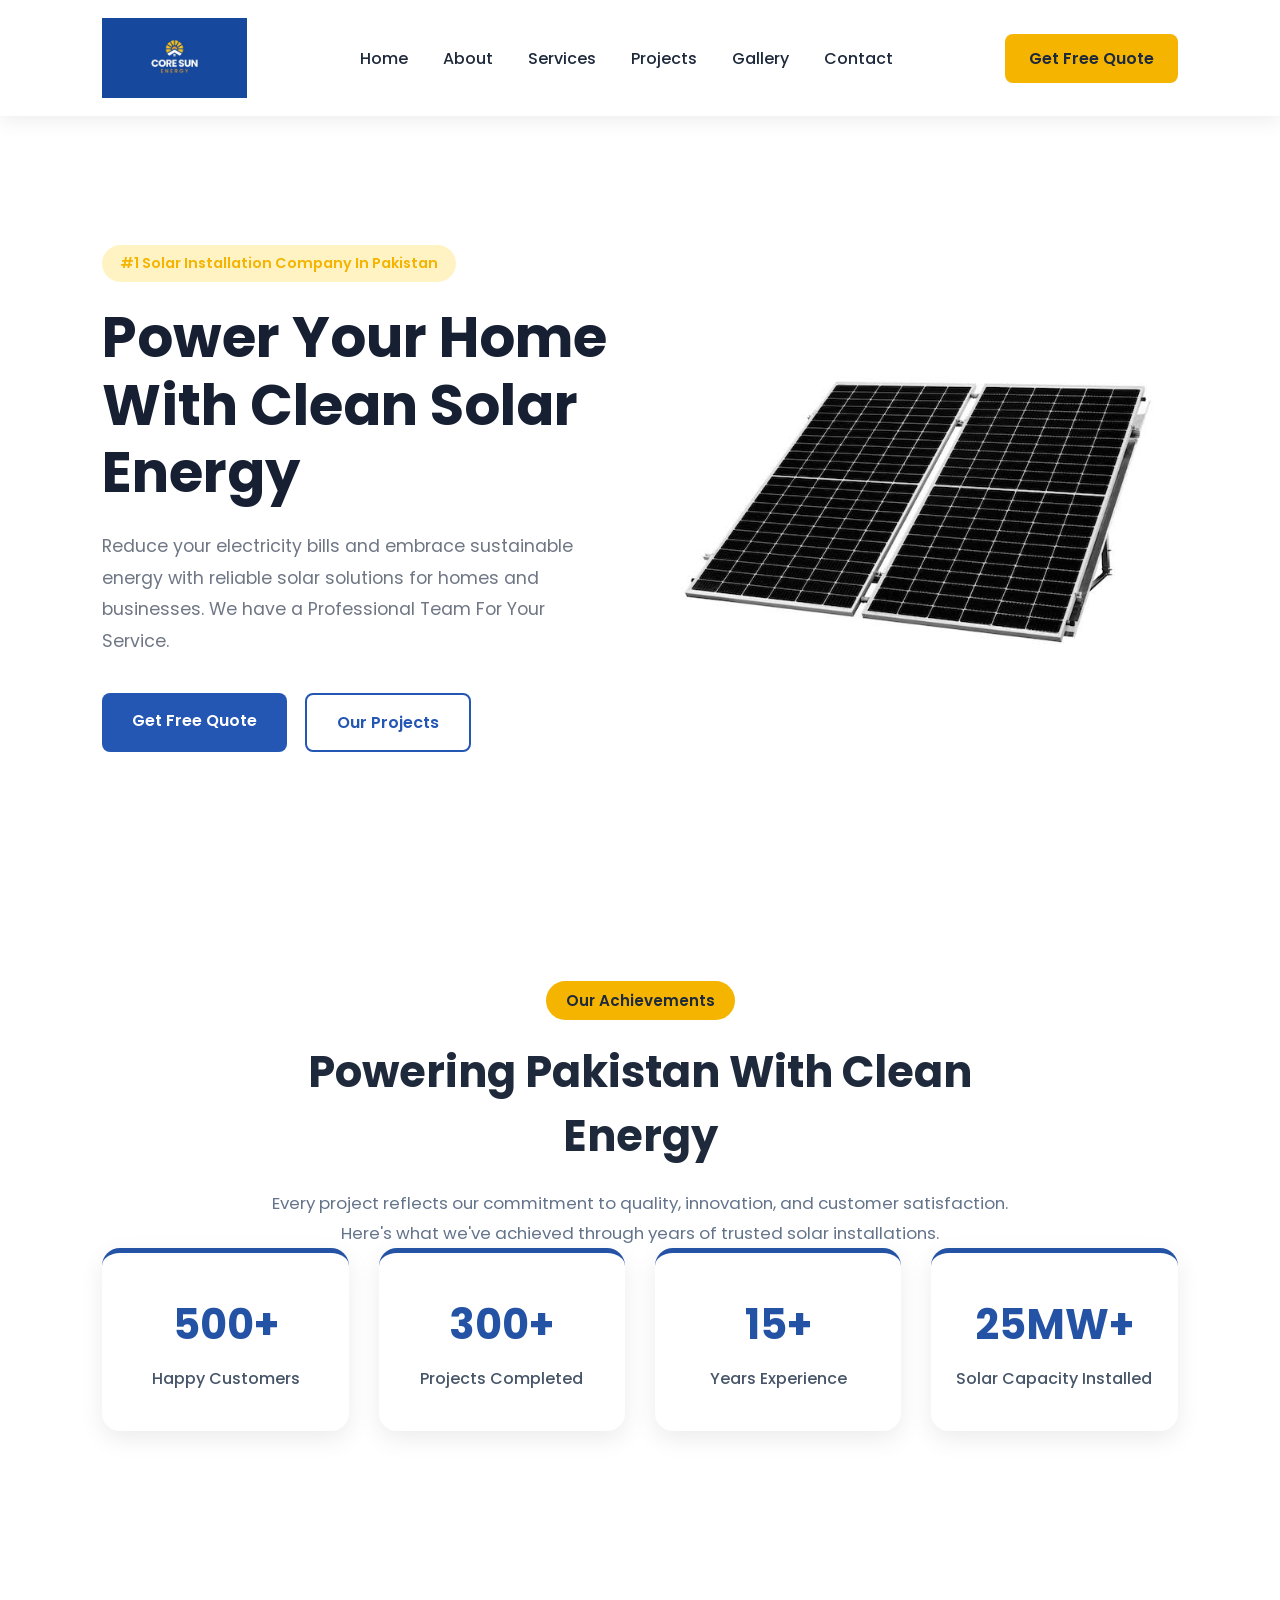
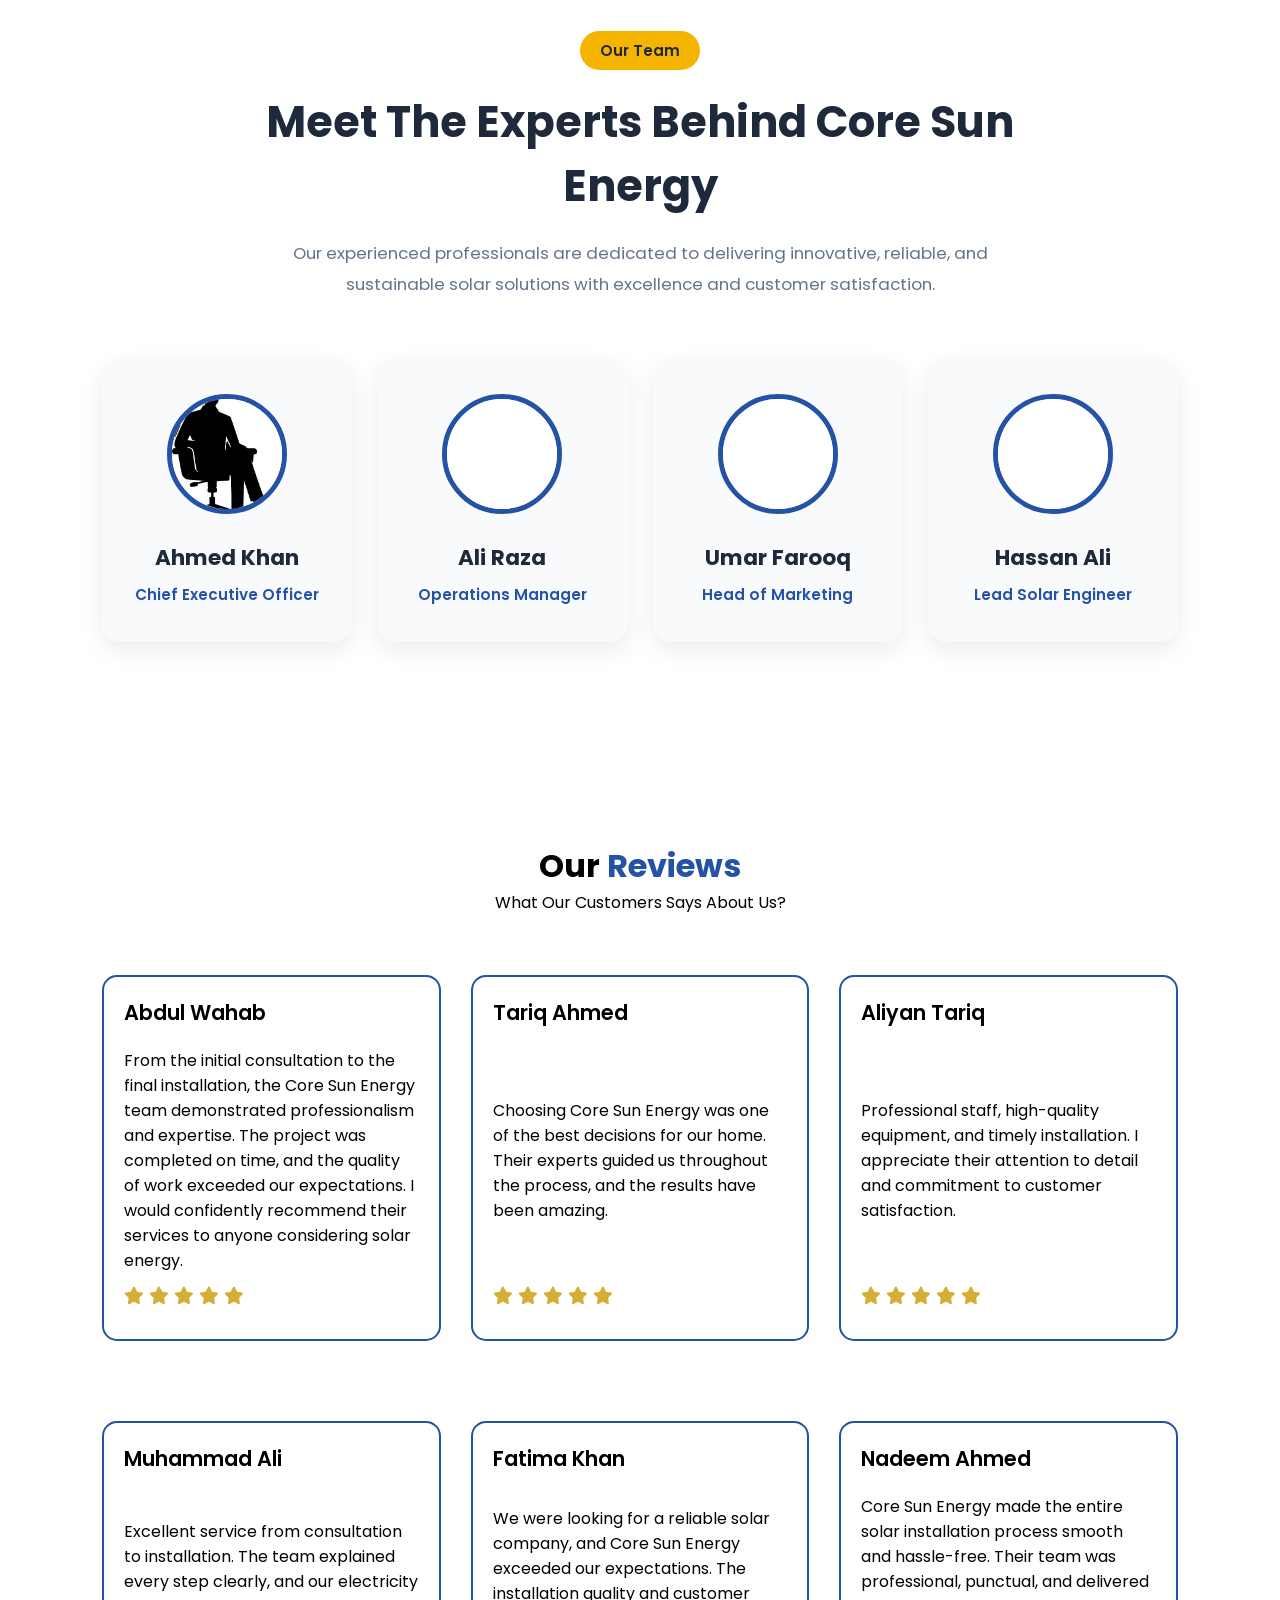
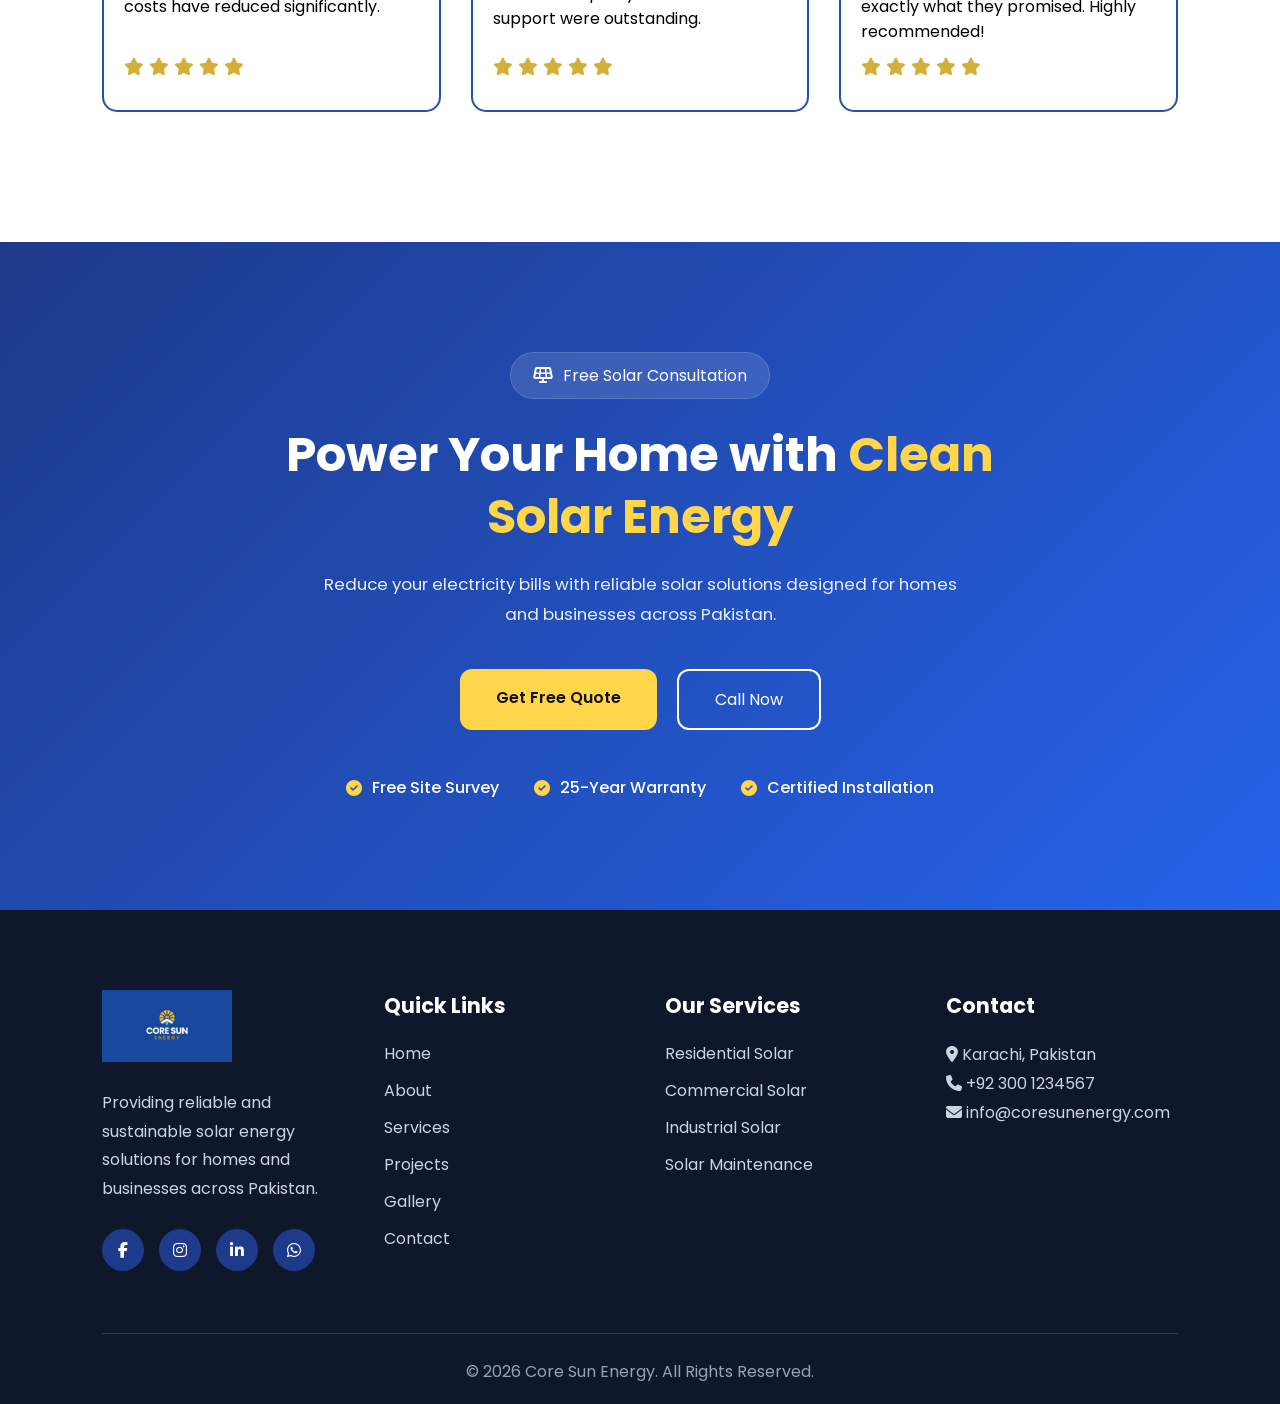
==== commit a083690a: "Update index.html" ====
--- a/index.html
+++ b/index.html
@@ -26,12 +26,12 @@
             <li><a href="https://sarimcode-design.github.io/coresun/about.html">About</a></li>
             <li><a href="https://sarimcode-design.github.io/coresun/services.html">Services</a></li>
             <li><a href="https://sarimcode-design.github.io/coresun/project.html">Projects</a></li>
-            <li> <a href="https://sarimcode-design.github.io/coresun/project.html">Gallery</a> </li>
-            <li><a href="#">Contact</a></li>
+            <li> <a href="https://sarimcode-design.github.io/coresun/gallery.html">Gallery</a> </li>
+            <li><a href="https://sarimcode-design.github.io/coresun/contact.html">Contact</a></li>
         </ul>
     </nav>
 
-    <a href="#" class="header-btn">Get Free Quote</a>
+    <a href="https://sarimcode-design.github.io/coresun/contact.html" class="header-btn">Get Free Quote</a>
 </header>
     
 <section class="hero">
@@ -114,25 +114,25 @@
     <div class="team-container">
 
         <div class="team-card">
-            <img src="images/CEO Coresun.jfif" alt="CEO">
+            <img src="Images/CEO Coresun.jfif" alt="CEO">
             <h3>Ahmed Khan</h3>
             <span>Chief Executive Officer</span>
         </div>
 
         <div class="team-card">
-            <img src="images/whitebg.png" alt="Operations Manager">
+            <img src="Images/whitebg.png" alt="Operations Manager">
             <h3>Ali Raza</h3>
             <span>Operations Manager</span>
         </div>
 
         <div class="team-card">
-            <img src="images/whitebg.png" alt="Marketing Head">
+            <img src="Images/whitebg.png" alt="Marketing Head">
             <h3>Umar Farooq</h3>
             <span>Head of Marketing</span>
         </div>
 
         <div class="team-card">
-            <img src="images/whitebg.png" alt="Lead Engineer">
+            <img src="Images/whitebg.png" alt="Lead Engineer">
             <h3>Hassan Ali</h3>
             <span>Lead Solar Engineer</span>
         </div>
@@ -245,8 +245,8 @@
         </p>
 
         <div class="cta-btns">
-            <a href="#" class="btn-primary">Get Free Quote</a>
-            <a href="#" class="btn-secondary">Call Now</a>
+            <a href="https://sarimcode-design.github.io/coresun/contact.html" class="btn-primary">Get Free Quote</a>
+            <a href="https://sarimcode-design.github.io/coresun/contact.html" class="btn-secondary">Call Now</a>
         </div>
 
         <div class="cta-features">
@@ -302,8 +302,8 @@
             <a href="https://sarimcode-design.github.io/coresun/about.html">About</a>
             <a href="https://sarimcode-design.github.io/coresun/services.html">Services</a>
             <a href="https://sarimcode-design.github.io/coresun/project.html">Projects</a>
-            <a href="https://sarimcode-design.github.io/coresun/project.html">Gallery</a>
-            <a href="#">Contact</a>
+            <a href="https://sarimcode-design.github.io/coresun/gallery.html">Gallery</a>
+            <a href="https://sarimcode-design.github.io/coresun/contact.html">Contact</a>
 
         </div>
 
--- a/style.css
+++ b/style.css
@@ -1381,3 +1381,276 @@
     box-shadow:0 15px 35px rgba(0,0,0,.2);
 }
 
+/* Contact Page */
+
+
+/*==========================
+        CONTACT HERO
+==========================*/
+
+.contact-hero{
+    width:90%;
+    max-width:1200px;
+    margin:90px auto 70px;
+    text-align:center;
+}
+
+.contact-tag{
+    font-size:36px;
+    font-weight:700;
+    color:#F4B800;
+    margin-bottom:40px;
+    line-height:1.2;
+}
+
+
+.contact-hero h1{
+    padding:20px    ;
+    font-size:52px;
+    color:#000000;
+    margin-bottom:20px;
+    line-height:1.2;
+}
+
+.contact-hero p{
+    max-width:700px;
+    margin:auto;
+    color:#bdbdbd;
+    line-height:1.8;
+    font-size:17px;
+}
+
+/*==========================
+      CONTACT SECTION
+==========================*/
+
+.contact-section{
+    width:90%;
+    max-width:1200px;
+    margin:0 auto 100px;
+
+    display:grid;
+    grid-template-columns:380px 1fr;
+    gap:40px;
+}
+
+/*==========================
+      CONTACT INFO
+==========================*/
+
+.contact-info{
+    background:#1b1b1b;
+    border:1px solid rgba(255,255,255,.08);
+    border-radius:18px;
+    padding:40px;
+}
+
+.contact-info h2{
+    color:#fff;
+    margin-bottom:35px;
+    font-size:30px;
+    
+}
+
+.info-box{
+    display:flex;
+    gap:18px;
+    margin-bottom:32px;
+}
+
+.info-box i{
+    width:58px;
+    height:58px;
+    background:#FFB800;
+    color:#111;
+
+    display:flex;
+    justify-content:center;
+    align-items:center;
+
+    border-radius:14px;
+
+    font-size:22px;
+    flex-shrink:0;
+}
+
+.info-box h3{
+    color:#fff;
+    margin-bottom:8px;
+    font-size:18px;
+}
+
+.info-box p{
+    color:#bdbdbd;
+    line-height:1.7;
+}
+
+/*==========================
+        FORM CARD
+==========================*/
+
+.contact-form{
+    background:#1b1b1b;
+    border:1px solid rgba(255,255,255,.08);
+    border-radius:18px;
+    padding:45px;
+}
+
+.contact-form h2{
+    color:#fff;
+    margin-bottom:35px;
+    font-size:30px;
+}
+
+/*==========================
+        FORM
+==========================*/
+
+form{
+    display:flex;
+    flex-direction:column;
+    gap:24px;
+}
+
+.input-group{
+    display:flex;
+    flex-direction:column;
+    gap:10px;
+}
+
+.input-row{
+    display:grid;
+    grid-template-columns:1fr 1fr;
+    gap:20px;
+}
+
+.input-group label{
+    color:#fff;
+    font-weight:500;
+}
+
+.input-group input,
+.input-group textarea{
+
+    width:100%;
+
+    padding:18px 20px;
+
+    background:#111;
+
+    color:#fff;
+
+    border:1px solid rgba(255,255,255,.1);
+
+    border-radius:12px;
+
+    outline:none;
+
+    transition:.3s;
+
+    font-size:15px;
+
+    font-family:Poppins,sans-serif;
+
+}
+
+.input-group input::placeholder,
+.input-group textarea::placeholder{
+
+    color:#777;
+
+}
+
+.input-group input:focus,
+.input-group textarea:focus{
+
+    border-color:#FFB800;
+
+}
+
+.input-group textarea{
+
+    min-height:190px;
+
+    resize:vertical;
+
+}
+
+/*==========================
+        BUTTON
+==========================*/
+
+.contact-btn{
+
+    width:fit-content;
+
+    padding:17px 42px;
+
+    background:#FFB800;
+
+    color:#111;
+
+    border:none;
+
+    border-radius:12px;
+
+    font-size:16px;
+
+    font-weight:600;
+
+    cursor:pointer;
+
+    transition:.3s;
+
+}
+
+.contact-btn:hover{
+
+    transform:translateY(-3px);
+
+    box-shadow:0 12px 30px rgba(255,184,0,.35);
+
+}
+
+/*==========================
+      RESPONSIVE
+==========================*/
+
+@media(max-width:992px){
+
+.contact-section{
+
+    grid-template-columns:1fr;
+
+}
+
+}
+
+@media(max-width:768px){
+
+.contact-hero h1{
+
+    font-size:38px;
+
+}
+
+.input-row{
+
+    grid-template-columns:1fr;
+
+}
+
+.contact-form,
+.contact-info{
+
+    padding:30px;
+
+}
+
+.contact-btn{
+
+    width:100%;
+
+}
+
+}
--- a/resoponsive.css
+++ b/resoponsive.css
@@ -83,7 +83,7 @@
     }
 
     .stats-container{
-        grid-template-columns:repeat(2,1fr);
+        grid-template-columns:repeat(1,1fr);
         gap:20px;
         margin-top:40px;
     }
@@ -284,6 +284,120 @@
         padding:30px;
     }
 }
+@media(max-width:992px){
+
+    .service-container{
+        flex-direction:column-reverse;
+        text-align:center;
+    }
+
+    .hero-text p{
+        margin:auto;
+        margin-bottom:35px;
+    }
+
+    .hero-btn{
+        justify-content:center;
+    }
+
+    .hero-text h1{
+        font-size:2.8rem;
+    }
+
+    .hero-img img{
+        height:auto;
+    }
+
+}
+@media(max-width:992px){
+
+.services-container{
+grid-template-columns:repeat(2,1fr);
+}
+
+}
+
+@media(max-width:768px){
+
+.services-container{
+grid-template-columns:1fr;
+}
+
+.services-text h2{
+font-size:2.2rem;
+}
+
+}
+/* ========================= */
+/* Tablet */
+/* ========================= */
+
+@media (max-width:992px){
+
+    .work-text{
+        padding:60px 30px;
+    }
+
+    .work-text h2{
+        font-size:2.5rem;
+    }
+
+    .work-text p{
+        font-size:1rem;
+    }
+
+    .work-container{
+        padding:60px 30px;
+        grid-template-columns:repeat(2,1fr);
+        gap:25px;
+    }
+
+}
+
+/* ========================= */
+/* Mobile */
+/* ========================= */
+
+@media (max-width:768px){
+
+    .work-text{
+        padding:50px 20px;
+    }
+
+    .work-text h5{
+        font-size:13px;
+        padding:7px 14px;
+    }
+
+    .work-text h2{
+        font-size:2rem;
+    }
+
+    .work-text p{
+        font-size:1rem;
+        line-height:1.7;
+    }
+
+    .work-container{
+        padding:40px 20px;
+        grid-template-columns:1fr;
+        gap:20px;
+    }
+
+    .work-card{
+        padding:25px;
+    }
+
+}
+@media(max-width:992px){
+
+.work-card::after{
+display:none;
+}
+
+}
+
+
 
 /* ===========================
         TABLET
@@ -470,5 +584,54 @@
     }
 
 }
-
-
+@media (max-width: 768px){
+    .projects-hero h1{
+        font-size: 2.2rem;
+    }
+
+    .section-title h2{
+        font-size: 2rem;
+    }
+}
+/* Tablet */
+@media(max-width:992px){
+    .gallery-grid{
+        grid-template-columns:repeat(2,1fr);
+    }
+}
+
+/* Mobile */
+@media(max-width:768px){
+    .gallery-grid{
+        grid-template-columns:1fr;
+    }
+
+    .gallery-card img{
+        height:240px;
+    }
+}
+/* ==========================
+        992px
+========================== */
+
+@media (max-width:992px){
+
+.contact-section{
+
+    grid-template-columns:1fr;
+
+}
+
+.contact-info{
+
+    order:1;
+
+}
+
+.contact-form{
+
+    order:2;
+
+}
+
+}
